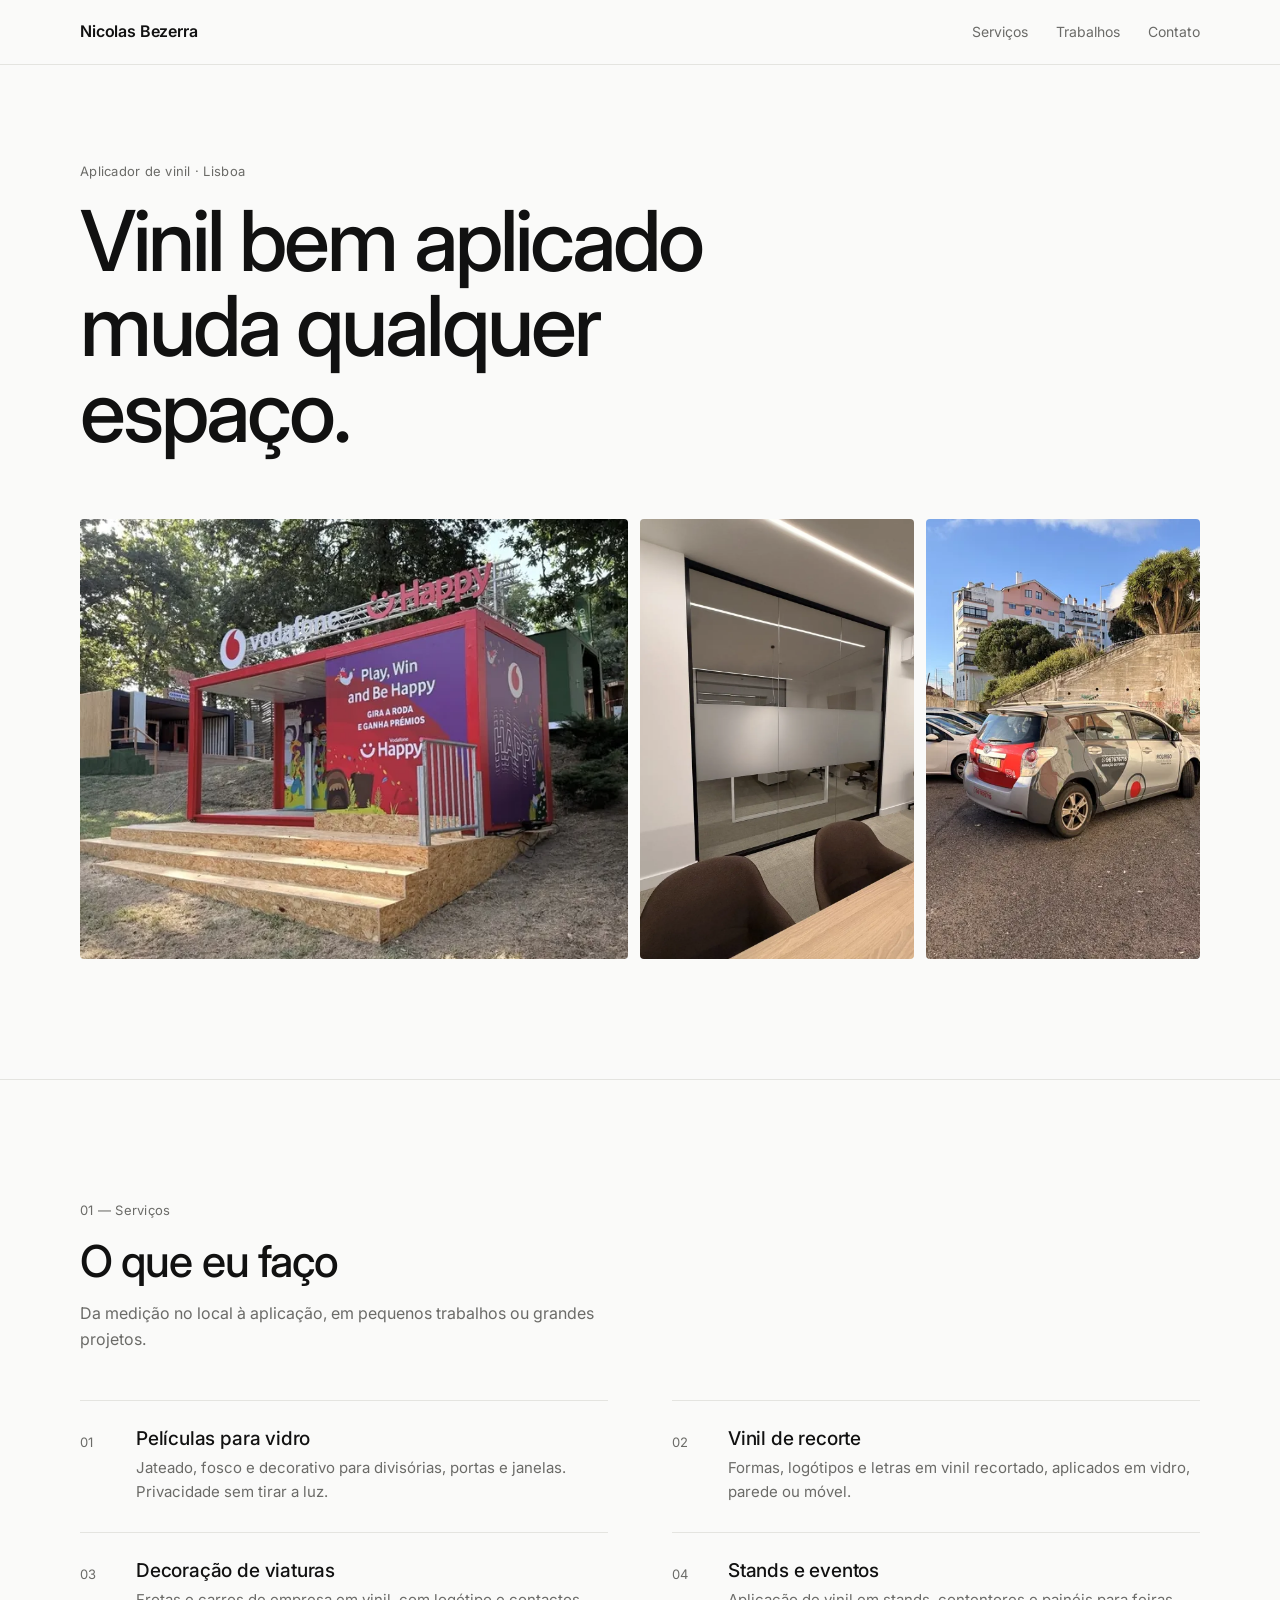
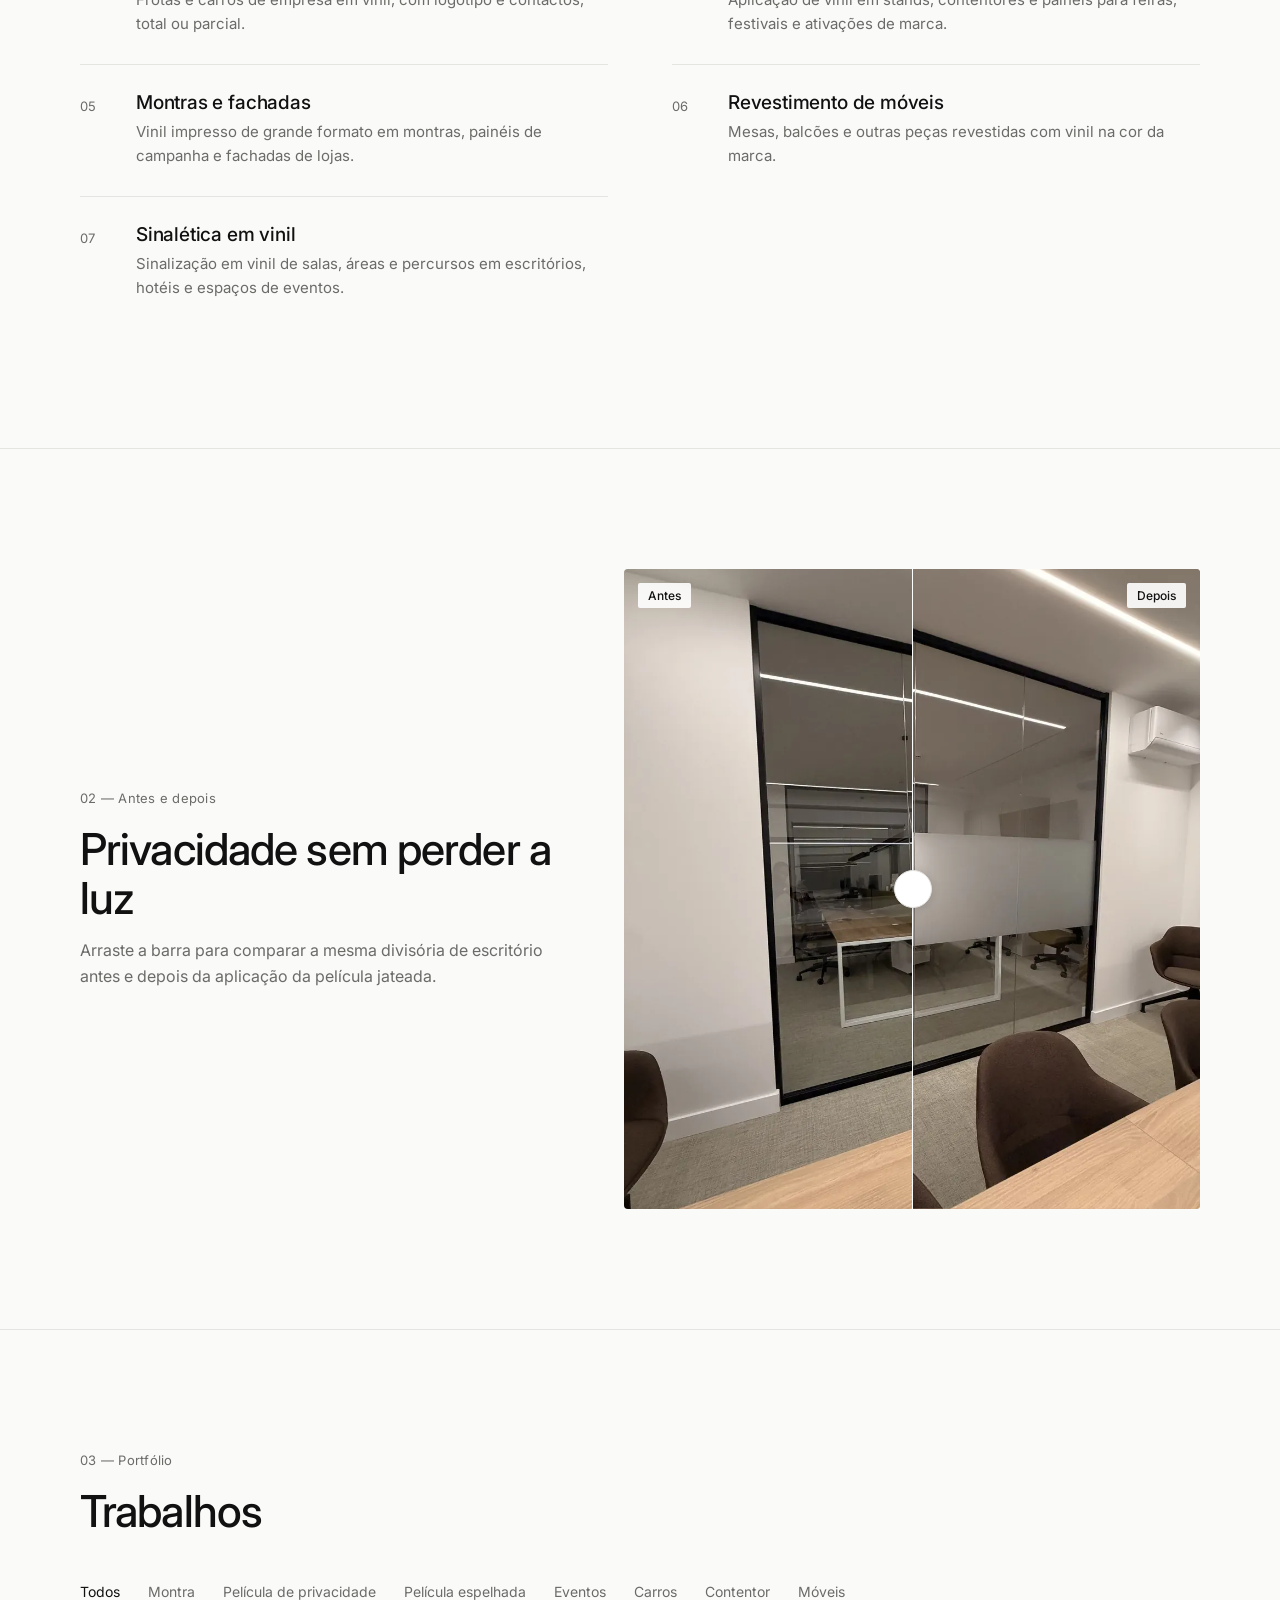
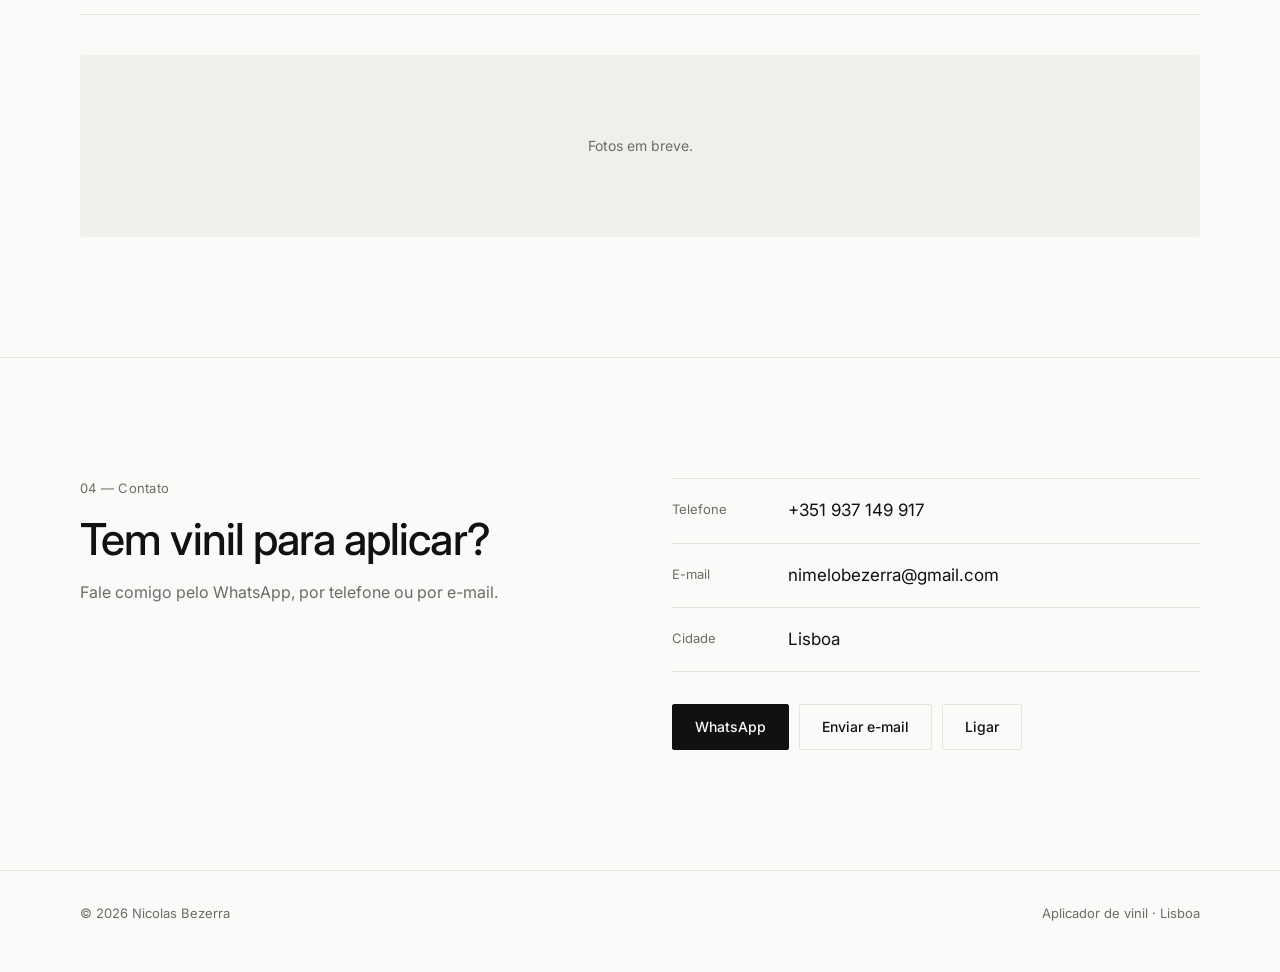
==== portfolio/index.html @ dfa3c076 "Portfólio: design minimalista e profissional Co-Authored-By: Claude Opus 5.5 <noreply@anthropic.com>" ====
<!doctype html>
<html lang="pt-BR">
<head>
  <meta charset="utf-8">
  <meta name="viewport" content="width=device-width, initial-scale=1">
  <title>Nicolas Bezerra | Aplicador de Vinil</title>
  <meta name="description" content="Aplicador de vinil em Lisboa: películas para vidro, vinil de recorte, decoração de viaturas, montras, stands e móveis.">
  <meta name="theme-color" content="#fafaf9">
  <link rel="preconnect" href="https://fonts.googleapis.com">
  <link rel="preconnect" href="https://fonts.gstatic.com" crossorigin>
  <link href="https://fonts.googleapis.com/css2?family=Inter:wght@400;500;600&display=swap" rel="stylesheet">
  <link rel="stylesheet" href="portfolio.css?v=202611262249">
  <script src="portfolio.js?v=202611262249" defer></script>
</head>
<body>

  <header class="topo">
    <div class="wrap topo-linha">
      <a class="marca" href="#inicio" data-campo="nome">Nicolas Bezerra</a>
      <nav class="menu" aria-label="Seções">
        <a href="#servicos">Serviços</a>
        <a href="#trabalhos">Trabalhos</a>
        <a href="#contato">Contato</a>
      </nav>
    </div>
  </header>

  <main id="inicio">

    <section class="hero">
      <div class="wrap">
        <p class="rotulo-secao">Aplicador de vinil · Lisboa</p>
        <h1>Vinil bem aplicado muda qualquer espaço.</h1>
        <div class="hero-fotos" aria-hidden="true">
          <img src="fotos/stand-p.webp" alt="">
          <img src="fotos/escritorio-depois.webp" alt="">
          <img src="fotos/carro-1-p.webp" alt="">
        </div>
      </div>
    </section>

    <section id="servicos" class="secao">
      <div class="wrap">
        <header class="secao-topo">
          <p class="rotulo-secao">01 — Serviços</p>
          <h2>O que eu faço</h2>
          <p>Da medição no local à aplicação, em pequenos trabalhos ou grandes projetos.</p>
        </header>

        <ol class="servicos">
          <li>
            <h3>Películas para vidro</h3>
            <p>Jateado, fosco e decorativo para divisórias, portas e janelas. Privacidade sem tirar a luz.</p>
          </li>
          <li>
            <h3>Vinil de recorte</h3>
            <p>Formas, logótipos e letras em vinil recortado, aplicados em vidro, parede ou móvel.</p>
          </li>
          <li>
            <h3>Decoração de viaturas</h3>
            <p>Frotas e carros de empresa em vinil, com logótipo e contactos, total ou parcial.</p>
          </li>
          <li>
            <h3>Stands e eventos</h3>
            <p>Aplicação de vinil em stands, contentores e painéis para feiras, festivais e ativações de marca.</p>
          </li>
          <li>
            <h3>Montras e fachadas</h3>
            <p>Vinil impresso de grande formato em montras, painéis de campanha e fachadas de lojas.</p>
          </li>
          <li>
            <h3>Revestimento de móveis</h3>
            <p>Mesas, balcões e outras peças revestidas com vinil na cor da marca.</p>
          </li>
          <li>
            <h3>Sinalética em vinil</h3>
            <p>Sinalização em vinil de salas, áreas e percursos em escritórios, hotéis e espaços de eventos.</p>
          </li>
        </ol>
      </div>
    </section>

    <section class="secao">
      <div class="wrap antes-grade">
        <header class="secao-topo">
          <p class="rotulo-secao">02 — Antes e depois</p>
          <h2>Privacidade sem perder a luz</h2>
          <p>Arraste a barra para comparar a mesma divisória de escritório antes e depois da aplicação da película jateada.</p>
        </header>
        <div class="comparar">
          <img src="fotos/escritorio-antes.webp" alt="Divisória de vidro antes, totalmente transparente">
          <img class="depois" src="fotos/escritorio-depois.webp" alt="A mesma divisória depois, com faixa jateada">
          <span class="etiqueta e-antes">Antes</span><span class="etiqueta e-depois">Depois</span>
          <span class="divisor" aria-hidden="true"></span>
          <input type="range" min="0" max="100" value="50" aria-label="Comparar antes e depois">
        </div>
      </div>
    </section>

    <section id="trabalhos" class="secao">
      <div class="wrap">
        <header class="secao-topo">
          <p class="rotulo-secao">03 — Portfólio</p>
          <h2>Trabalhos</h2>
        </header>

        <div class="filtros" role="group" aria-label="Filtrar trabalhos">
          <button type="button" class="filtro ativo" data-filtro="todos" aria-pressed="true">Todos</button>
          <button type="button" class="filtro" data-filtro="montra" aria-pressed="false">Montra</button>
          <button type="button" class="filtro" data-filtro="privacidade" aria-pressed="false">Película de privacidade</button>
          <button type="button" class="filtro" data-filtro="espelhada" aria-pressed="false">Película espelhada</button>
          <button type="button" class="filtro" data-filtro="eventos" aria-pressed="false">Eventos</button>
          <button type="button" class="filtro" data-filtro="carros" aria-pressed="false">Carros</button>
          <button type="button" class="filtro" data-filtro="contentor" aria-pressed="false">Contentor</button>
          <button type="button" class="filtro" data-filtro="moveis" aria-pressed="false">Móveis</button>
        </div>

        <!-- Para adicionar uma foto: copie esta linha para dentro da lista e troque o nome e a categoria
        <li data-cat="montra"><button type="button" data-foto="NOME" data-legenda="Legenda"><img src="fotos/NOME-p.webp" alt="Descrição" loading="lazy"><span>Título</span></button></li>
        -->
        <ul class="galeria"></ul>
        <p class="vazio">Fotos em breve.</p>
      </div>
    </section>

    <section id="contato" class="secao">
      <div class="wrap contato-grade">
        <header class="secao-topo">
          <p class="rotulo-secao">04 — Contato</p>
          <h2>Tem vinil para aplicar?</h2>
          <p>Fale comigo pelo WhatsApp, por telefone ou por e-mail.</p>
        </header>
        <div>
          <dl class="dados-contato">
            <div><dt>Telefone</dt><dd><a href="tel:+351937149917">+351 937 149 917</a></dd></div>
            <div><dt>E-mail</dt><dd><a href="mailto:nimelobezerra@gmail.com">nimelobezerra@gmail.com</a></dd></div>
            <div><dt>Cidade</dt><dd>Lisboa</dd></div>
          </dl>
          <div class="contato-acoes">
            <a class="botao" data-link="whatsapp" href="#">WhatsApp</a>
            <a class="botao botao-linha" data-link="email" href="#">Enviar e-mail</a>
            <a class="botao botao-linha" href="tel:+351937149917">Ligar</a>
          </div>
        </div>
      </div>
    </section>

  </main>

  <footer class="rodape">
    <div class="wrap rodape-linha">
      <span>© <span id="ano">2026</span> <span data-campo="nome">Nicolas Bezerra</span></span>
      <span>Aplicador de vinil · Lisboa</span>
    </div>
  </footer>

  <dialog class="caixa-foto" aria-label="Foto ampliada">
    <button type="button" class="fechar" aria-label="Fechar">×</button>
    <button type="button" class="nav ant" aria-label="Foto anterior">‹</button>
    <figure>
      <img src="" alt="">
      <figcaption></figcaption>
    </figure>
    <button type="button" class="nav prox" aria-label="Próxima foto">›</button>
  </dialog>
</body>
</html>
---- portfolio/portfolio.css ----
:root {
  --fundo: #fafaf9;
  --texto: #111111;
  --suave: #6b6b68;
  --linha: #e4e4e0;
  --cinza: #efefec;
  --fonte: "Inter", system-ui, -apple-system, sans-serif;
}

* { box-sizing: border-box; }
html { scroll-behavior: smooth; }
body {
  margin: 0; background: var(--fundo); color: var(--texto);
  font: 400 16px/1.6 var(--fonte); -webkit-font-smoothing: antialiased;
}
h1, h2, h3 { margin: 0; font-weight: 500; letter-spacing: -0.02em; line-height: 1.1; }
a { color: inherit; }
img { display: block; max-width: 100%; }
.wrap { width: min(1120px, 100% - 40px); margin-inline: auto; }

/* Topo */
.topo {
  position: sticky; top: 0; z-index: 10;
  background: color-mix(in srgb, var(--fundo) 90%, transparent);
  backdrop-filter: blur(12px); border-bottom: 1px solid var(--linha);
}
.topo-linha { display: flex; align-items: center; justify-content: space-between; height: 64px; gap: 16px; }
.marca { font-weight: 600; font-size: 16px; letter-spacing: -0.01em; text-decoration: none; }
.menu { display: flex; gap: 28px; font-size: 14px; }
.menu a { text-decoration: none; color: var(--suave); transition: color .2s; }
.menu a:hover { color: var(--texto); }

/* Rótulos e títulos */
.rotulo-secao { margin: 0 0 16px; font-size: 13px; color: var(--suave); letter-spacing: 0.02em; }
.secao-topo { max-width: 560px; margin-bottom: 48px; }
.secao-topo h2 { font-size: clamp(30px, 4vw, 44px); }
.secao-topo p:not(.rotulo-secao) { margin: 16px 0 0; color: var(--suave); }

/* Hero */
.hero { padding: 96px 0 0; }
.hero h1 { font-size: clamp(40px, 7vw, 84px); max-width: 14ch; letter-spacing: -0.035em; line-height: 1.02; }
.hero-fotos { display: grid; grid-template-columns: 2fr 1fr 1fr; gap: 12px; margin-top: 64px; }
.hero-fotos img { width: 100%; height: clamp(280px, 36vw, 440px); object-fit: cover; border-radius: 4px; background: var(--cinza); }

/* Secções */
.secao { padding: 120px 0; border-bottom: 1px solid var(--linha); scroll-margin-top: 64px; }
.hero + .secao { margin-top: 120px; border-top: 1px solid var(--linha); }

/* Serviços */
.servicos {
  list-style: none; padding: 0; margin: 0; counter-reset: s;
  display: grid; grid-template-columns: repeat(2, 1fr); column-gap: 64px;
}
.servicos li {
  counter-increment: s; display: grid; grid-template-columns: 40px 1fr; column-gap: 16px; row-gap: 6px;
  padding: 28px 0; border-top: 1px solid var(--linha);
}
.servicos li::before { content: counter(s, decimal-leading-zero); grid-row: span 2; font-size: 13px; color: var(--suave); padding-top: 3px; }
.servicos h3 { font-size: 19px; letter-spacing: -0.01em; }
.servicos p { margin: 0; color: var(--suave); font-size: 15px; }

/* Antes e depois */
.antes-grade { display: grid; grid-template-columns: 1fr 1.2fr; gap: 64px; align-items: center; }
.antes-grade .secao-topo { margin-bottom: 0; }
.comparar { --pos: 50%; position: relative; aspect-ratio: 3 / 4; max-height: 640px; width: 100%; border-radius: 4px; overflow: hidden; background: var(--cinza); }
.comparar img { position: absolute; inset: 0; width: 100%; height: 100%; object-fit: cover; }
.comparar .depois { clip-path: inset(0 0 0 var(--pos)); }
.divisor { position: absolute; top: 0; bottom: 0; left: var(--pos); width: 1px; background: #fff; pointer-events: none; }
.divisor::after {
  content: ""; position: absolute; top: 50%; left: 50%; translate: -50% -50%;
  width: 36px; height: 36px; border-radius: 50%; background: #fff; border: 1px solid var(--linha);
  box-shadow: 0 2px 10px rgba(0, 0, 0, .15);
}
.comparar input { position: absolute; inset: 0; width: 100%; height: 100%; margin: 0; opacity: 0; cursor: ew-resize; }
.comparar:focus-within { outline: 2px solid var(--texto); outline-offset: 4px; }
.etiqueta { position: absolute; top: 14px; padding: 3px 10px; font-size: 12px; font-weight: 500; background: rgba(255, 255, 255, .9); color: var(--texto); border-radius: 2px; pointer-events: none; }
.e-antes { left: 14px; }
.e-depois { right: 14px; }

/* Trabalhos */
.filtros { display: flex; gap: 28px; margin-bottom: 40px; overflow-x: auto; scrollbar-width: none; border-bottom: 1px solid var(--linha); }
.filtros::-webkit-scrollbar { display: none; }
.filtro {
  flex: none; font: 400 14px var(--fonte); padding: 0 0 14px; cursor: pointer; background: none;
  border: 0; border-bottom: 1px solid transparent; margin-bottom: -1px; color: var(--suave); transition: color .2s;
}
.filtro:hover { color: var(--texto); }
.filtro.ativo { color: var(--texto); border-bottom-color: var(--texto); }
.galeria { list-style: none; padding: 0; margin: 0; display: grid; grid-template-columns: repeat(auto-fill, minmax(240px, 1fr)); gap: 32px 16px; }
.galeria li[hidden], .vazio[hidden] { display: none; }
.galeria:empty { display: none; }
.galeria button { display: block; width: 100%; padding: 0; border: 0; background: none; cursor: zoom-in; text-align: left; color: inherit; }
.galeria img { width: 100%; aspect-ratio: 4 / 5; object-fit: cover; border-radius: 4px; background: var(--cinza); transition: opacity .2s; }
.galeria button:hover img { opacity: .85; }
.galeria span { display: block; margin-top: 12px; font-size: 14px; }
.vazio { margin: 0; padding: 80px 16px; text-align: center; color: var(--suave); font-size: 14px; background: var(--cinza); border-radius: 4px; }

/* Foto ampliada */
.caixa-foto { width: 100vw; height: 100dvh; max-width: none; max-height: none; margin: 0; padding: 0; border: 0; background: rgba(250, 250, 249, .98); color: var(--texto); }
.caixa-foto[open] { display: grid; grid-template-columns: 56px 1fr 56px; align-items: center; }
.caixa-foto::backdrop { background: rgba(250, 250, 249, .8); }
.caixa-foto figure { margin: 0; display: grid; justify-items: center; gap: 14px; min-width: 0; }
.caixa-foto img { max-width: 100%; max-height: calc(100dvh - 110px); object-fit: contain; }
.caixa-foto figcaption { font-size: 14px; color: var(--suave); text-align: center; padding: 0 8px; }
.caixa-foto button { background: none; border: 0; color: var(--texto); cursor: pointer; font: 300 40px/1 var(--fonte); height: 56px; }
.caixa-foto .fechar { position: absolute; top: 8px; right: 12px; width: 48px; font-size: 34px; }

/* Contato */
.contato-grade { display: grid; grid-template-columns: 1fr 1fr; gap: 64px; align-items: start; }
.contato-grade .secao-topo { margin-bottom: 0; }
.dados-contato { margin: 0; }
.dados-contato > div { display: grid; grid-template-columns: 100px 1fr; gap: 16px; padding: 18px 0; border-top: 1px solid var(--linha); }
.dados-contato > div:last-child { border-bottom: 1px solid var(--linha); }
.dados-contato dt { font-size: 13px; color: var(--suave); padding-top: 2px; }
.dados-contato dd { margin: 0; font-size: 17px; overflow-wrap: anywhere; }
.dados-contato a { text-decoration: none; }
.dados-contato a:hover { text-decoration: underline; text-underline-offset: 4px; }
.contato-acoes { display: flex; flex-wrap: wrap; gap: 10px; margin-top: 32px; }

/* Botões */
.botao {
  display: inline-flex; align-items: center; justify-content: center; min-height: 46px; padding: 0 22px;
  background: var(--texto); color: var(--fundo); border: 1px solid var(--texto); border-radius: 2px;
  font-size: 14px; font-weight: 500; text-decoration: none; white-space: nowrap; transition: opacity .2s, background .2s, color .2s;
}
.botao:hover { opacity: .85; }
.botao-linha { background: transparent; color: var(--texto); border-color: var(--linha); }
.botao-linha:hover { opacity: 1; border-color: var(--texto); }
.botao:focus-visible, .filtro:focus-visible, .galeria button:focus-visible, .menu a:focus-visible { outline: 2px solid var(--texto); outline-offset: 3px; }

/* Rodapé */
.rodape { padding: 32px 0 48px; font-size: 13px; color: var(--suave); }
.rodape-linha { display: flex; justify-content: space-between; gap: 16px; flex-wrap: wrap; }

/* Celular */
@media (max-width: 860px) {
  .hero { padding-top: 56px; }
  .hero-fotos { margin-top: 40px; grid-template-columns: 1fr 1fr; gap: 8px; }
  .hero-fotos img { height: auto; aspect-ratio: 3 / 4; }
  .hero-fotos img:first-child { grid-column: span 2; aspect-ratio: 4 / 3; }
  .secao { padding: 72px 0; }
  .hero + .secao { margin-top: 72px; }
  .secao-topo { margin-bottom: 32px; }
  .servicos { grid-template-columns: 1fr; }
  .antes-grade, .contato-grade { grid-template-columns: 1fr; gap: 32px; }
}
@media (max-width: 560px) {
  .wrap { width: calc(100% - 32px); }
  .menu { gap: 18px; }
  .galeria { grid-template-columns: 1fr 1fr; gap: 24px 10px; }
  .caixa-foto[open] { grid-template-columns: 40px 1fr 40px; }
  .contato-acoes .botao { flex: 1 1 100%; }
  .dados-contato > div { grid-template-columns: 80px 1fr; }
}
@media (prefers-reduced-motion: reduce) {
  html { scroll-behavior: auto; }
  *, *::after { transition: none !important; }
}
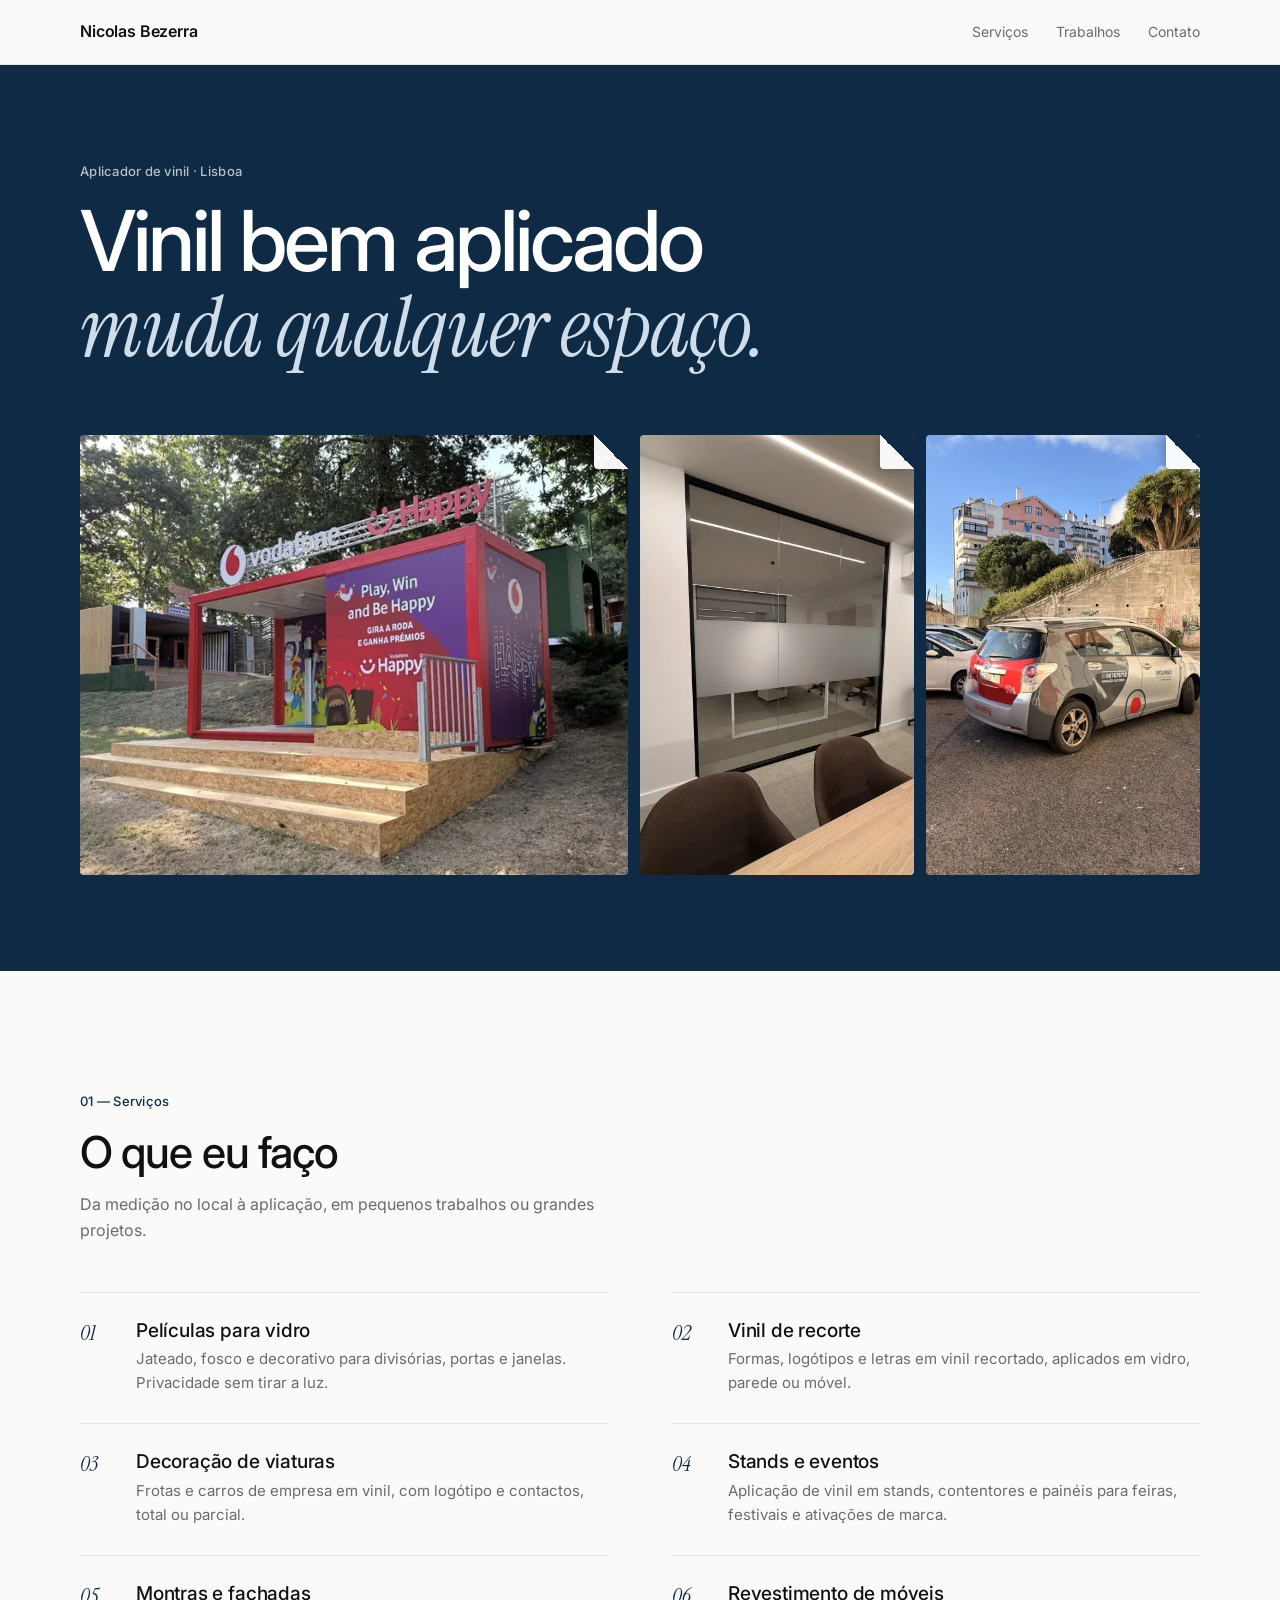
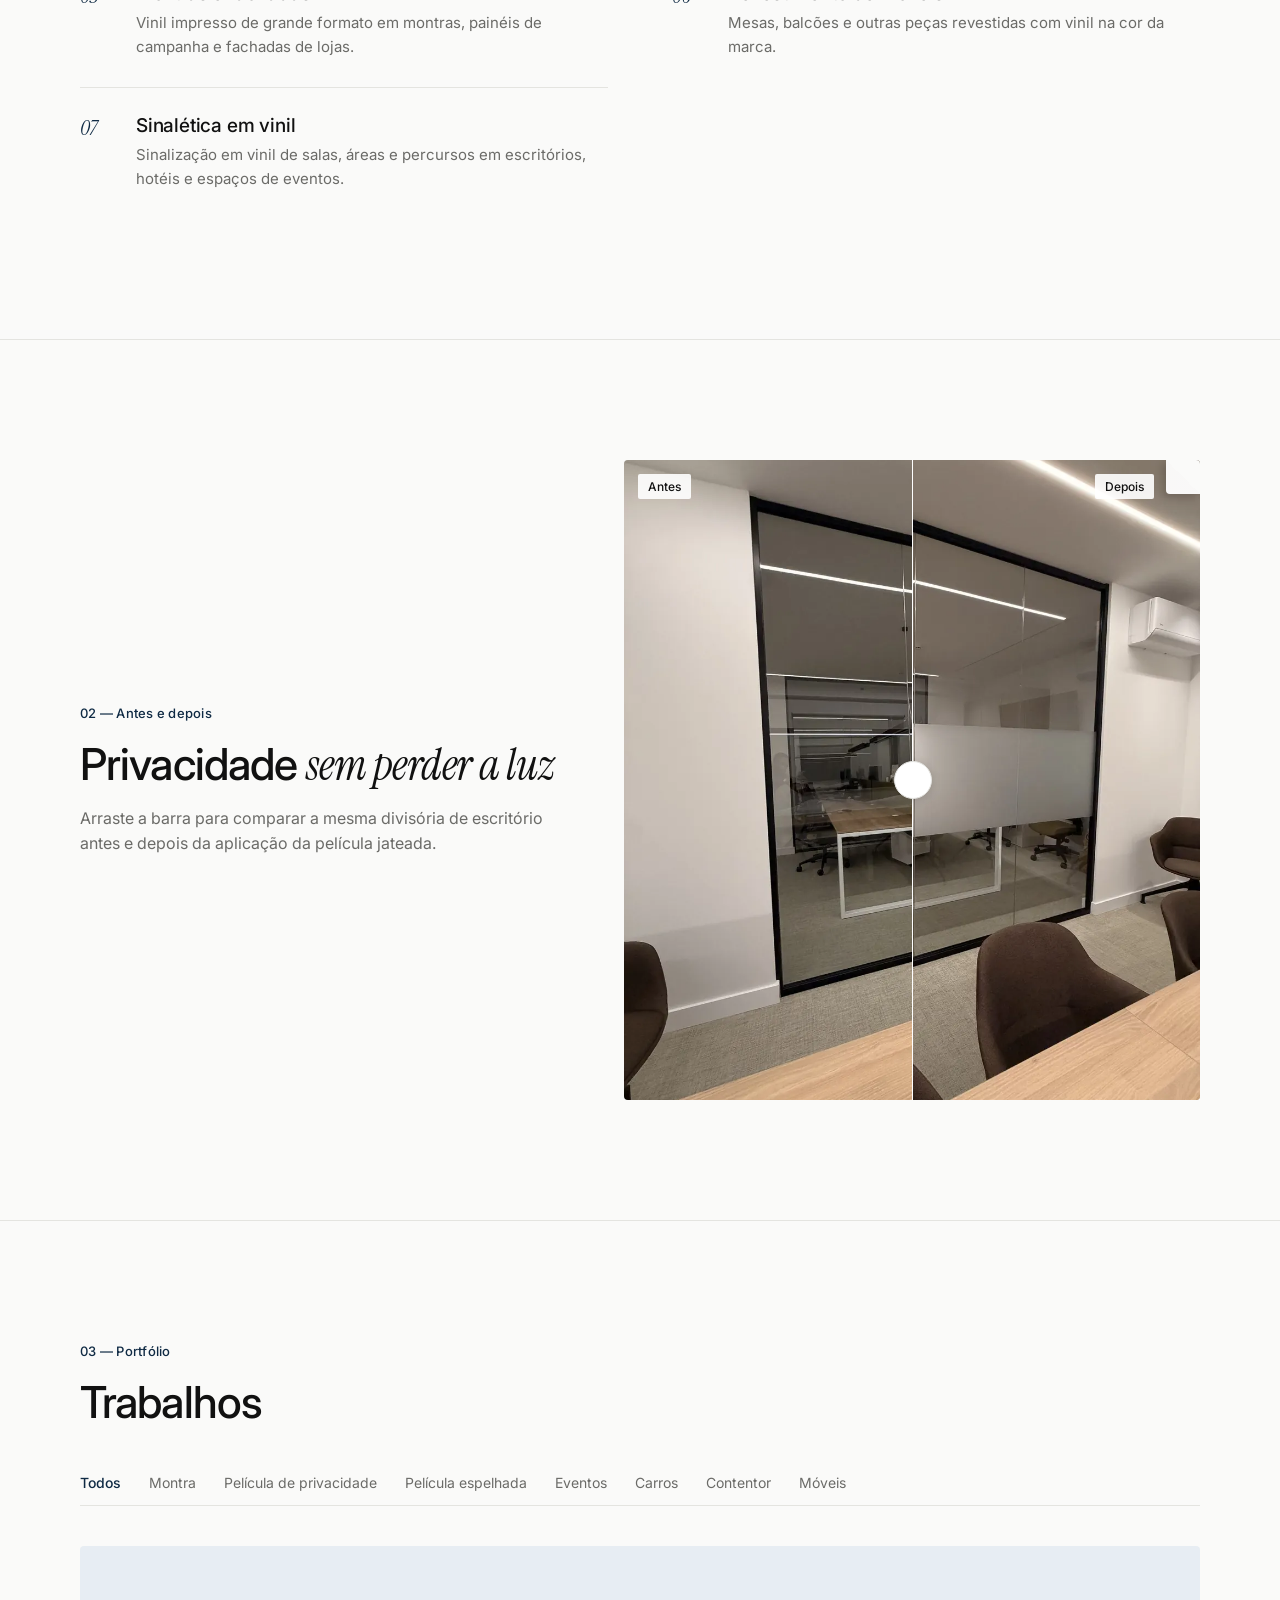
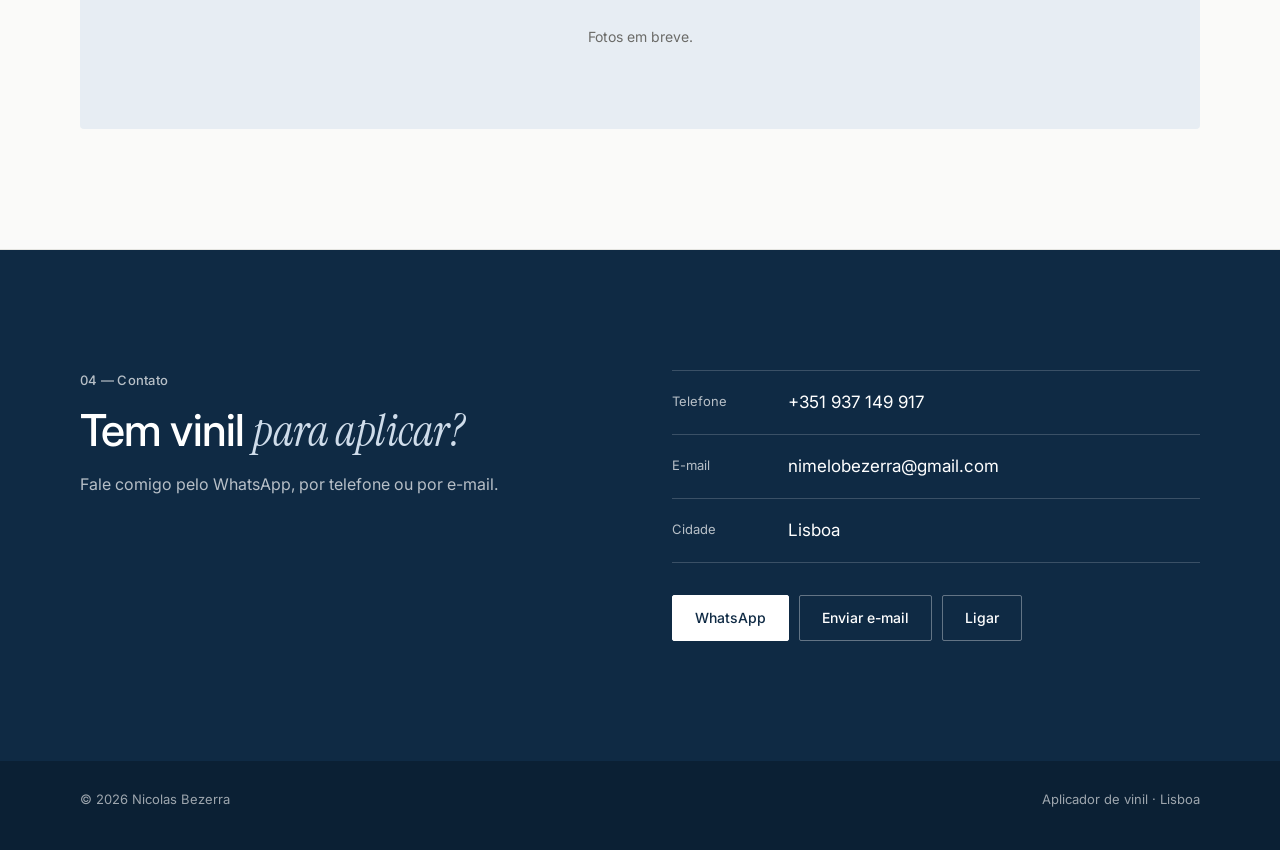
==== commit 6fe5cb2a: "Portfólio: azul-marinho, títulos em itálico e canto de vinil nas fotos Co-Authored-By: Claude Opus 5" ====
--- a/portfolio/index.html
+++ b/portfolio/index.html
@@ -5,12 +5,12 @@
   <meta name="viewport" content="width=device-width, initial-scale=1">
   <title>Nicolas Bezerra | Aplicador de Vinil</title>
   <meta name="description" content="Aplicador de vinil em Lisboa: películas para vidro, vinil de recorte, decoração de viaturas, montras, stands e móveis.">
-  <meta name="theme-color" content="#fafaf9">
+  <meta name="theme-color" content="#0f2a44">
   <link rel="preconnect" href="https://fonts.googleapis.com">
   <link rel="preconnect" href="https://fonts.gstatic.com" crossorigin>
-  <link href="https://fonts.googleapis.com/css2?family=Inter:wght@400;500;600&display=swap" rel="stylesheet">
-  <link rel="stylesheet" href="portfolio.css?v=202611262249">
-  <script src="portfolio.js?v=202611262249" defer></script>
+  <link href="https://fonts.googleapis.com/css2?family=Inter:wght@400;500;600&family=Instrument+Serif:ital@0;1&display=swap" rel="stylesheet">
+  <link rel="stylesheet" href="portfolio.css?v=202611270727">
+  <script src="portfolio.js?v=202611270727" defer></script>
 </head>
 <body>
 
@@ -30,11 +30,11 @@
     <section class="hero">
       <div class="wrap">
         <p class="rotulo-secao">Aplicador de vinil · Lisboa</p>
-        <h1>Vinil bem aplicado muda qualquer espaço.</h1>
+        <h1>Vinil bem aplicado <em>muda qualquer espaço.</em></h1>
         <div class="hero-fotos" aria-hidden="true">
-          <img src="fotos/stand-p.webp" alt="">
-          <img src="fotos/escritorio-depois.webp" alt="">
-          <img src="fotos/carro-1-p.webp" alt="">
+          <span class="foto"><img src="fotos/stand-p.webp" alt=""></span>
+          <span class="foto"><img src="fotos/escritorio-depois.webp" alt=""></span>
+          <span class="foto"><img src="fotos/carro-1-p.webp" alt=""></span>
         </div>
       </div>
     </section>
@@ -84,7 +84,7 @@
       <div class="wrap antes-grade">
         <header class="secao-topo">
           <p class="rotulo-secao">02 — Antes e depois</p>
-          <h2>Privacidade sem perder a luz</h2>
+          <h2>Privacidade <em>sem perder a luz</em></h2>
           <p>Arraste a barra para comparar a mesma divisória de escritório antes e depois da aplicação da película jateada.</p>
         </header>
         <div class="comparar">
@@ -123,11 +123,11 @@
       </div>
     </section>
 
-    <section id="contato" class="secao">
+    <section id="contato" class="secao secao-marca">
       <div class="wrap contato-grade">
         <header class="secao-topo">
           <p class="rotulo-secao">04 — Contato</p>
-          <h2>Tem vinil para aplicar?</h2>
+          <h2>Tem vinil <em>para aplicar?</em></h2>
           <p>Fale comigo pelo WhatsApp, por telefone ou por e-mail.</p>
         </header>
         <div>
--- a/portfolio/portfolio.css
+++ b/portfolio/portfolio.css
@@ -4,6 +4,9 @@
   --suave: #6b6b68;
   --linha: #e4e4e0;
   --cinza: #efefec;
+  --marca: #0f2a44;
+  --marca-claro: #e7edf3;
+  --serif: "Instrument Serif", Georgia, serif;
   --fonte: "Inter", system-ui, -apple-system, sans-serif;
 }
 
@@ -14,6 +17,7 @@
   font: 400 16px/1.6 var(--fonte); -webkit-font-smoothing: antialiased;
 }
 h1, h2, h3 { margin: 0; font-weight: 500; letter-spacing: -0.02em; line-height: 1.1; }
+h1 em, h2 em { font-family: var(--serif); font-style: italic; font-weight: 400; letter-spacing: -0.01em; }
 a { color: inherit; }
 img { display: block; max-width: 100%; }
 .wrap { width: min(1120px, 100% - 40px); margin-inline: auto; }
@@ -31,20 +35,30 @@
 .menu a:hover { color: var(--texto); }
 
 /* Rótulos e títulos */
-.rotulo-secao { margin: 0 0 16px; font-size: 13px; color: var(--suave); letter-spacing: 0.02em; }
+.rotulo-secao { margin: 0 0 16px; font-size: 13px; font-weight: 500; color: var(--marca); letter-spacing: 0.02em; }
 .secao-topo { max-width: 560px; margin-bottom: 48px; }
 .secao-topo h2 { font-size: clamp(30px, 4vw, 44px); }
 .secao-topo p:not(.rotulo-secao) { margin: 16px 0 0; color: var(--suave); }
 
 /* Hero */
-.hero { padding: 96px 0 0; }
+.hero { padding: 96px 0 96px; background: var(--marca); color: #fff; }
+.hero .rotulo-secao { color: rgba(255, 255, 255, .7); }
+.hero h1 em { color: #cfdcea; }
 .hero h1 { font-size: clamp(40px, 7vw, 84px); max-width: 14ch; letter-spacing: -0.035em; line-height: 1.02; }
 .hero-fotos { display: grid; grid-template-columns: 2fr 1fr 1fr; gap: 12px; margin-top: 64px; }
-.hero-fotos img { width: 100%; height: clamp(280px, 36vw, 440px); object-fit: cover; border-radius: 4px; background: var(--cinza); }
+.foto { position: relative; display: block; border-radius: 4px; overflow: hidden; }
+.hero-fotos img { width: 100%; height: clamp(280px, 36vw, 440px); object-fit: cover; background: rgba(255, 255, 255, .08); }
+/* canto dobrado, como vinil a ser descolado */
+.foto::after, .comparar::after {
+  content: ""; position: absolute; top: 0; right: 0; width: 34px; height: 34px; pointer-events: none;
+  background: linear-gradient(225deg, var(--canto, var(--marca)) 50%, rgba(255, 255, 255, .95) 50%);
+  box-shadow: -3px 3px 8px rgba(0, 0, 0, .18); border-bottom-left-radius: 4px;
+}
+.comparar::after { --canto: var(--fundo); z-index: 2; }
 
 /* Secções */
 .secao { padding: 120px 0; border-bottom: 1px solid var(--linha); scroll-margin-top: 64px; }
-.hero + .secao { margin-top: 120px; border-top: 1px solid var(--linha); }
+
 
 /* Serviços */
 .servicos {
@@ -55,8 +69,11 @@
   counter-increment: s; display: grid; grid-template-columns: 40px 1fr; column-gap: 16px; row-gap: 6px;
   padding: 28px 0; border-top: 1px solid var(--linha);
 }
-.servicos li::before { content: counter(s, decimal-leading-zero); grid-row: span 2; font-size: 13px; color: var(--suave); padding-top: 3px; }
-.servicos h3 { font-size: 19px; letter-spacing: -0.01em; }
+.servicos li::before { content: counter(s, decimal-leading-zero); grid-row: span 2; font-family: var(--serif); font-style: italic; font-size: 22px; line-height: 1; color: var(--marca); padding-top: 1px; }
+.servicos h3 { font-size: 19px; letter-spacing: -0.01em; transition: color .2s; }
+.servicos li { transition: border-color .2s; }
+.servicos li:hover { border-top-color: var(--marca); }
+.servicos li:hover h3 { color: var(--marca); }
 .servicos p { margin: 0; color: var(--suave); font-size: 15px; }
 
 /* Antes e depois */
@@ -75,7 +92,7 @@
 .comparar:focus-within { outline: 2px solid var(--texto); outline-offset: 4px; }
 .etiqueta { position: absolute; top: 14px; padding: 3px 10px; font-size: 12px; font-weight: 500; background: rgba(255, 255, 255, .9); color: var(--texto); border-radius: 2px; pointer-events: none; }
 .e-antes { left: 14px; }
-.e-depois { right: 14px; }
+.e-depois { right: 46px; }
 
 /* Trabalhos */
 .filtros { display: flex; gap: 28px; margin-bottom: 40px; overflow-x: auto; scrollbar-width: none; border-bottom: 1px solid var(--linha); }
@@ -85,7 +102,7 @@
   border: 0; border-bottom: 1px solid transparent; margin-bottom: -1px; color: var(--suave); transition: color .2s;
 }
 .filtro:hover { color: var(--texto); }
-.filtro.ativo { color: var(--texto); border-bottom-color: var(--texto); }
+.filtro.ativo { color: var(--marca); border-bottom-color: var(--marca); font-weight: 500; }
 .galeria { list-style: none; padding: 0; margin: 0; display: grid; grid-template-columns: repeat(auto-fill, minmax(240px, 1fr)); gap: 32px 16px; }
 .galeria li[hidden], .vazio[hidden] { display: none; }
 .galeria:empty { display: none; }
@@ -93,7 +110,7 @@
 .galeria img { width: 100%; aspect-ratio: 4 / 5; object-fit: cover; border-radius: 4px; background: var(--cinza); transition: opacity .2s; }
 .galeria button:hover img { opacity: .85; }
 .galeria span { display: block; margin-top: 12px; font-size: 14px; }
-.vazio { margin: 0; padding: 80px 16px; text-align: center; color: var(--suave); font-size: 14px; background: var(--cinza); border-radius: 4px; }
+.vazio { margin: 0; padding: 80px 16px; text-align: center; color: var(--suave); font-size: 14px; background: var(--marca-claro); border-radius: 4px; }
 
 /* Foto ampliada */
 .caixa-foto { width: 100vw; height: 100dvh; max-width: none; max-height: none; margin: 0; padding: 0; border: 0; background: rgba(250, 250, 249, .98); color: var(--texto); }
@@ -117,29 +134,40 @@
 .dados-contato a:hover { text-decoration: underline; text-underline-offset: 4px; }
 .contato-acoes { display: flex; flex-wrap: wrap; gap: 10px; margin-top: 32px; }
 
+/* Contato em azul */
+.secao-marca { background: var(--marca); color: #fff; border-bottom: 0; }
+.secao-marca .rotulo-secao { color: rgba(255, 255, 255, .7); }
+.secao-marca .secao-topo p:not(.rotulo-secao), .secao-marca .dados-contato dt { color: rgba(255, 255, 255, .7); }
+.secao-marca h2 em { color: #cfdcea; }
+.secao-marca .dados-contato > div { border-color: rgba(255, 255, 255, .18); }
+.secao-marca .botao { background: #fff; color: var(--marca); border-color: #fff; }
+.secao-marca .botao-linha { background: transparent; color: #fff; border-color: rgba(255, 255, 255, .35); }
+.secao-marca .botao-linha:hover { border-color: #fff; }
+.secao-marca :focus-visible { outline-color: #fff !important; }
+
 /* Botões */
 .botao {
   display: inline-flex; align-items: center; justify-content: center; min-height: 46px; padding: 0 22px;
-  background: var(--texto); color: var(--fundo); border: 1px solid var(--texto); border-radius: 2px;
+  background: var(--marca); color: #fff; border: 1px solid var(--marca); border-radius: 2px;
   font-size: 14px; font-weight: 500; text-decoration: none; white-space: nowrap; transition: opacity .2s, background .2s, color .2s;
 }
-.botao:hover { opacity: .85; }
+.botao:hover { opacity: .88; }
 .botao-linha { background: transparent; color: var(--texto); border-color: var(--linha); }
 .botao-linha:hover { opacity: 1; border-color: var(--texto); }
 .botao:focus-visible, .filtro:focus-visible, .galeria button:focus-visible, .menu a:focus-visible { outline: 2px solid var(--texto); outline-offset: 3px; }
 
 /* Rodapé */
-.rodape { padding: 32px 0 48px; font-size: 13px; color: var(--suave); }
+.rodape { padding: 28px 0 40px; font-size: 13px; color: rgba(255, 255, 255, .6); background: #0b2034; }
 .rodape-linha { display: flex; justify-content: space-between; gap: 16px; flex-wrap: wrap; }
 
 /* Celular */
 @media (max-width: 860px) {
-  .hero { padding-top: 56px; }
+  .hero { padding: 56px 0 64px; }
   .hero-fotos { margin-top: 40px; grid-template-columns: 1fr 1fr; gap: 8px; }
   .hero-fotos img { height: auto; aspect-ratio: 3 / 4; }
-  .hero-fotos img:first-child { grid-column: span 2; aspect-ratio: 4 / 3; }
+  .hero-fotos .foto:first-child { grid-column: span 2; }
+  .hero-fotos .foto:first-child img { aspect-ratio: 4 / 3; }
   .secao { padding: 72px 0; }
-  .hero + .secao { margin-top: 72px; }
   .secao-topo { margin-bottom: 32px; }
   .servicos { grid-template-columns: 1fr; }
   .antes-grade, .contato-grade { grid-template-columns: 1fr; gap: 32px; }
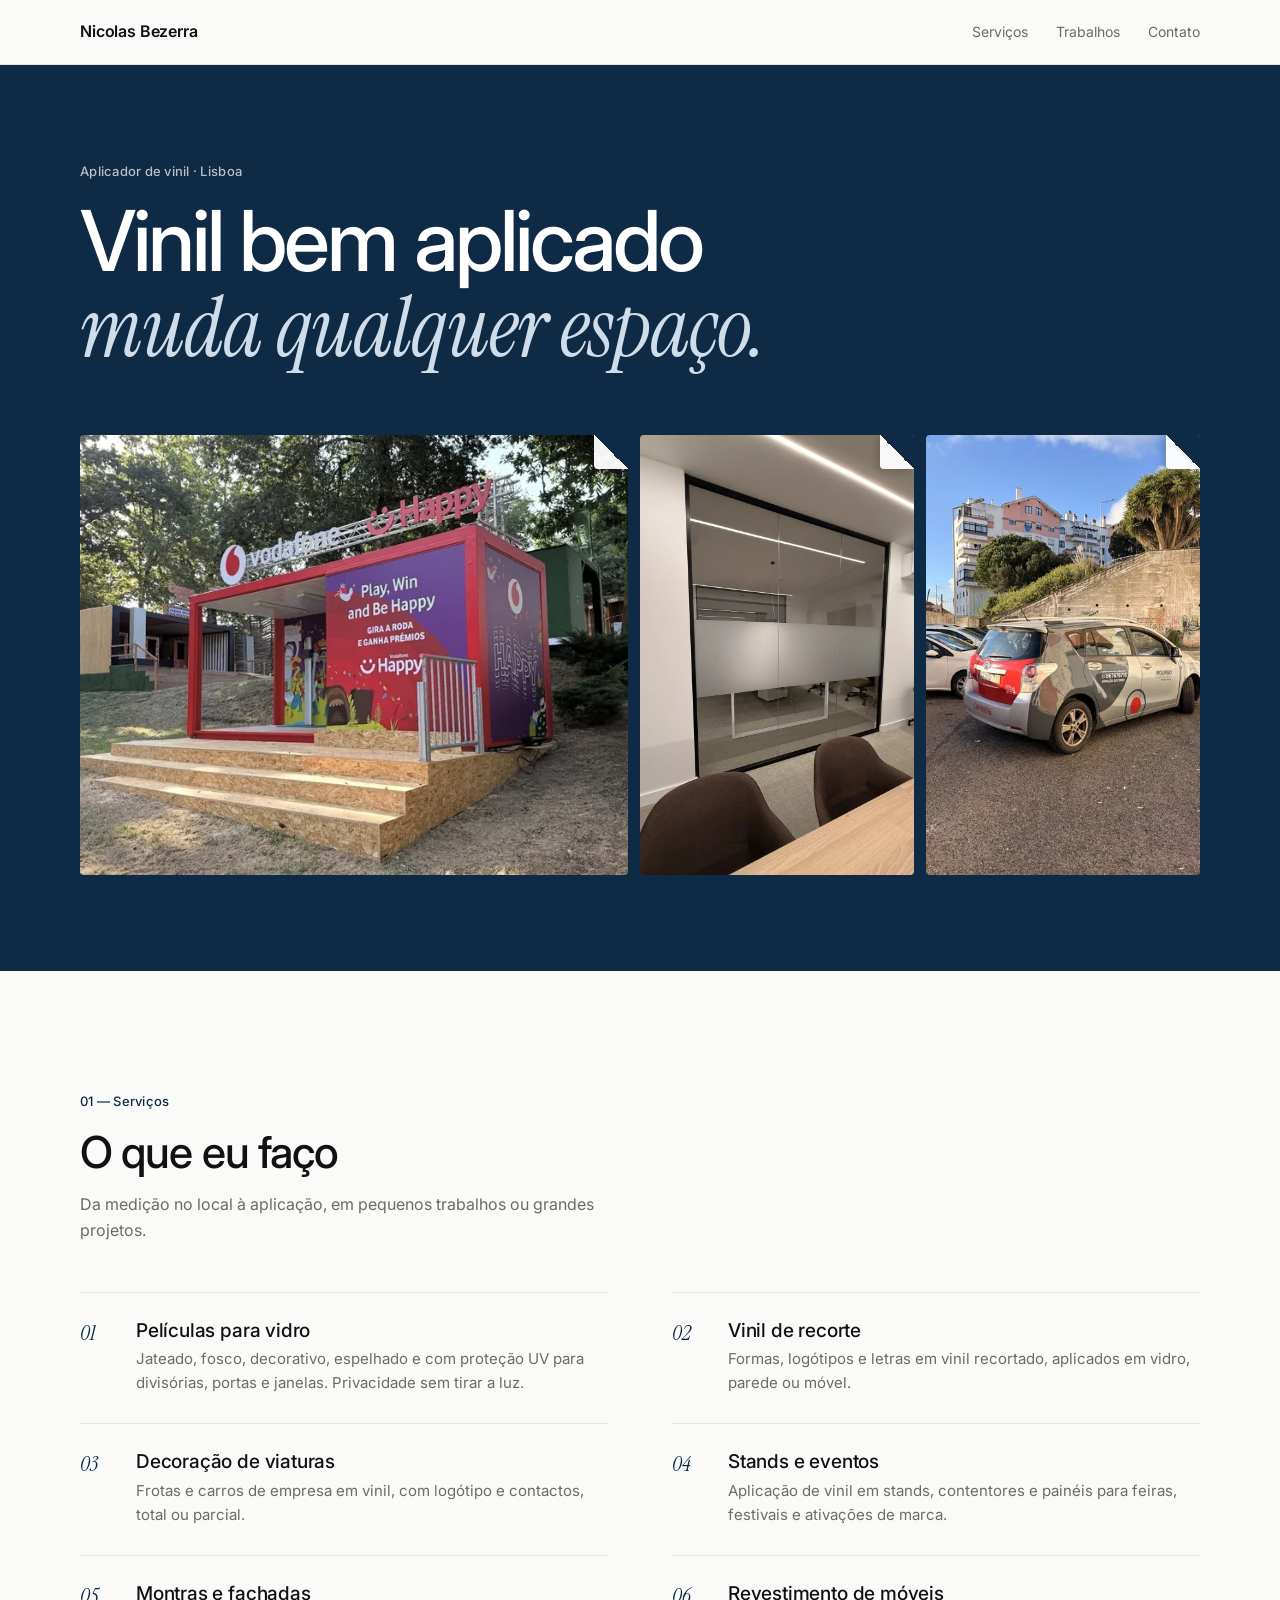
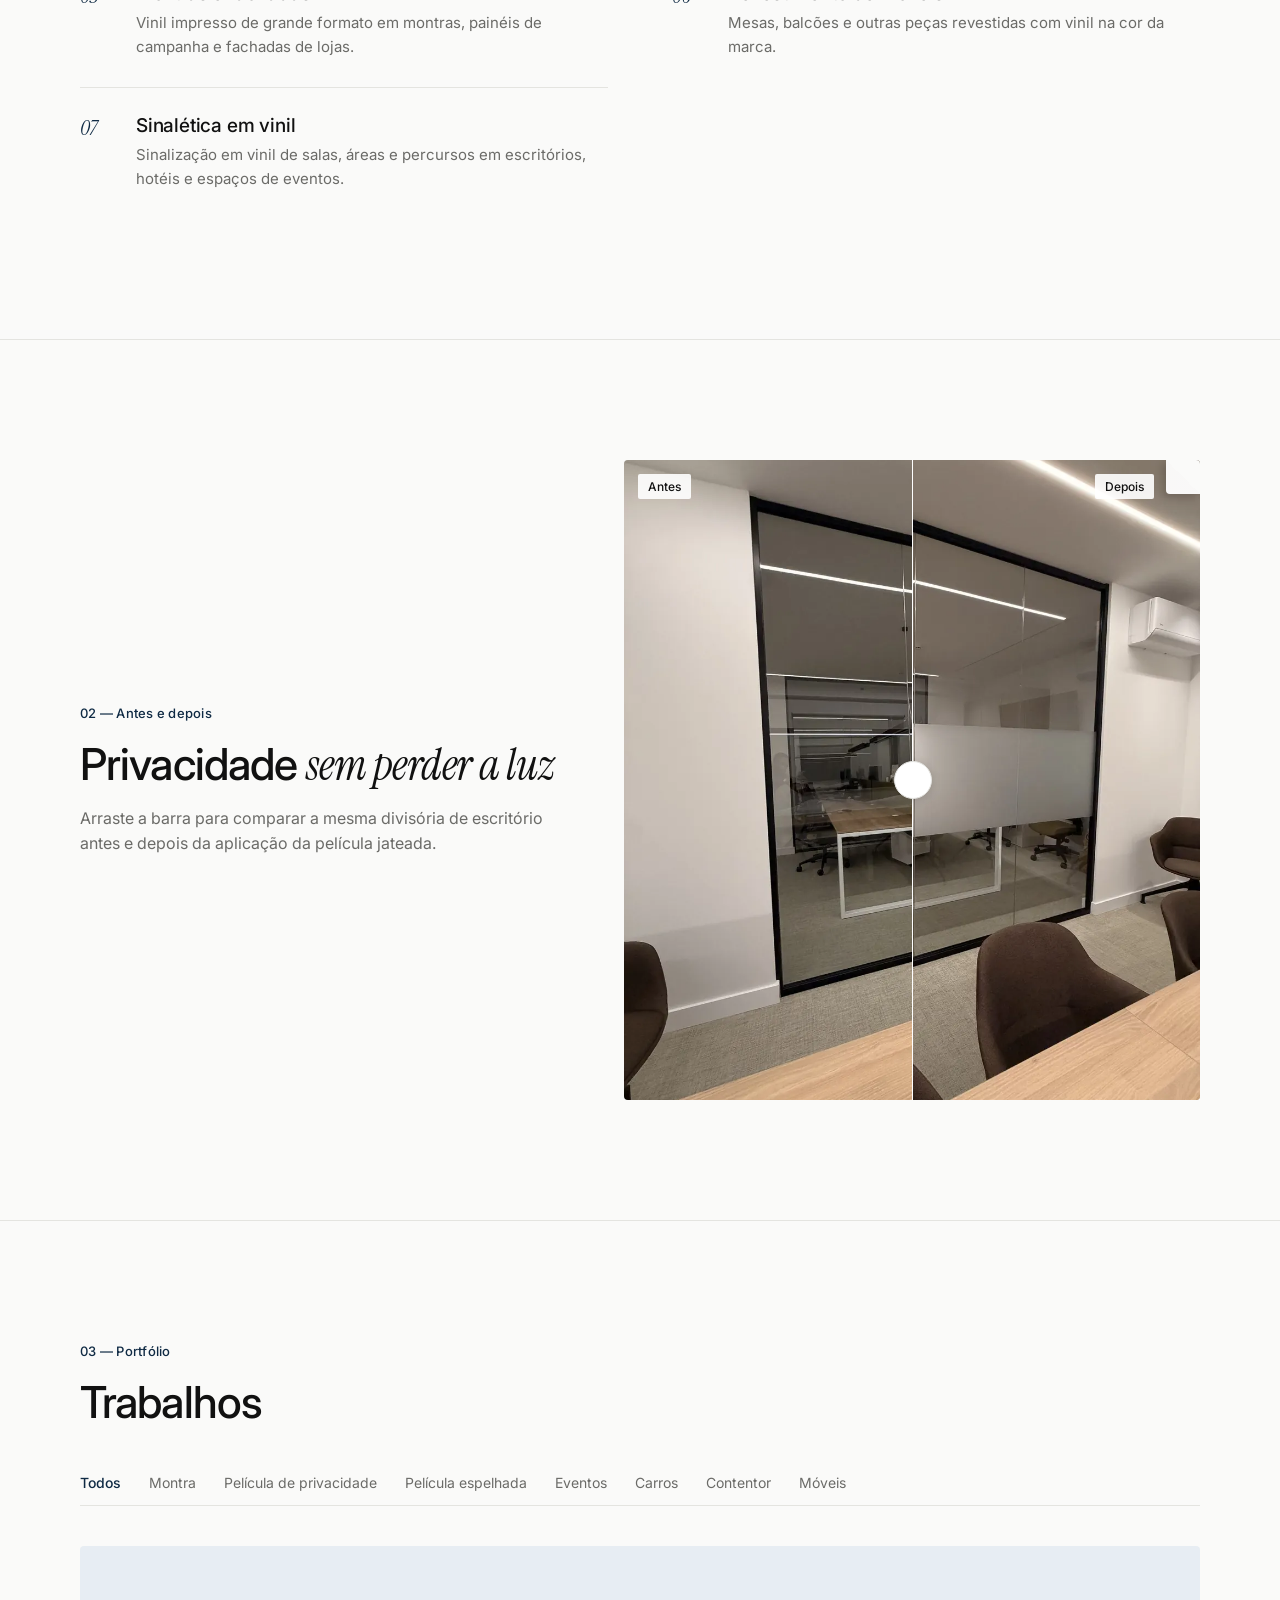
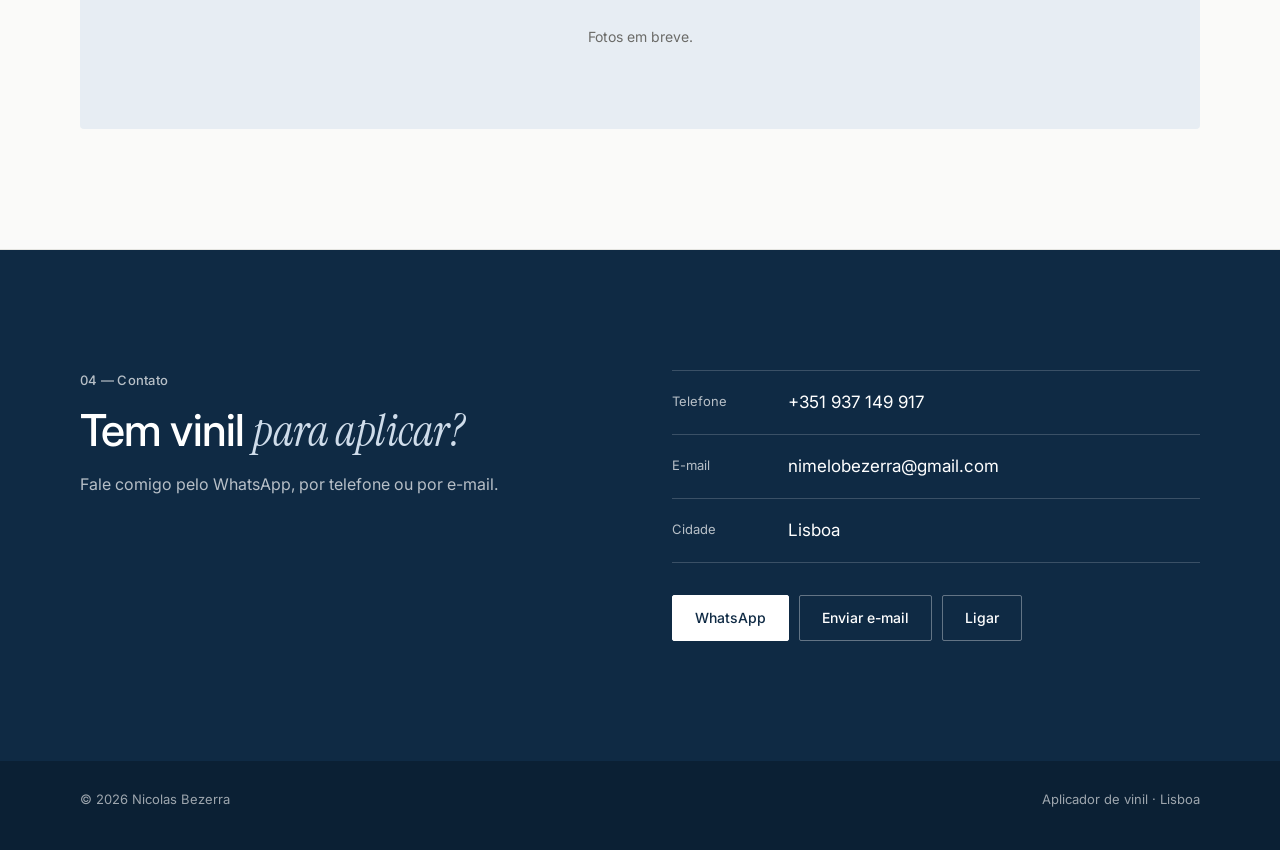
==== commit c0b30b29: "Portfólio: películas espelhadas e com proteção UV Co-Authored-By: Claude Opus 5.5 <noreply@anthropic" ====
--- a/portfolio/index.html
+++ b/portfolio/index.html
@@ -50,7 +50,7 @@
         <ol class="servicos">
           <li>
             <h3>Películas para vidro</h3>
-            <p>Jateado, fosco e decorativo para divisórias, portas e janelas. Privacidade sem tirar a luz.</p>
+            <p>Jateado, fosco, decorativo, espelhado e com proteção UV para divisórias, portas e janelas. Privacidade sem tirar a luz.</p>
           </li>
           <li>
             <h3>Vinil de recorte</h3>
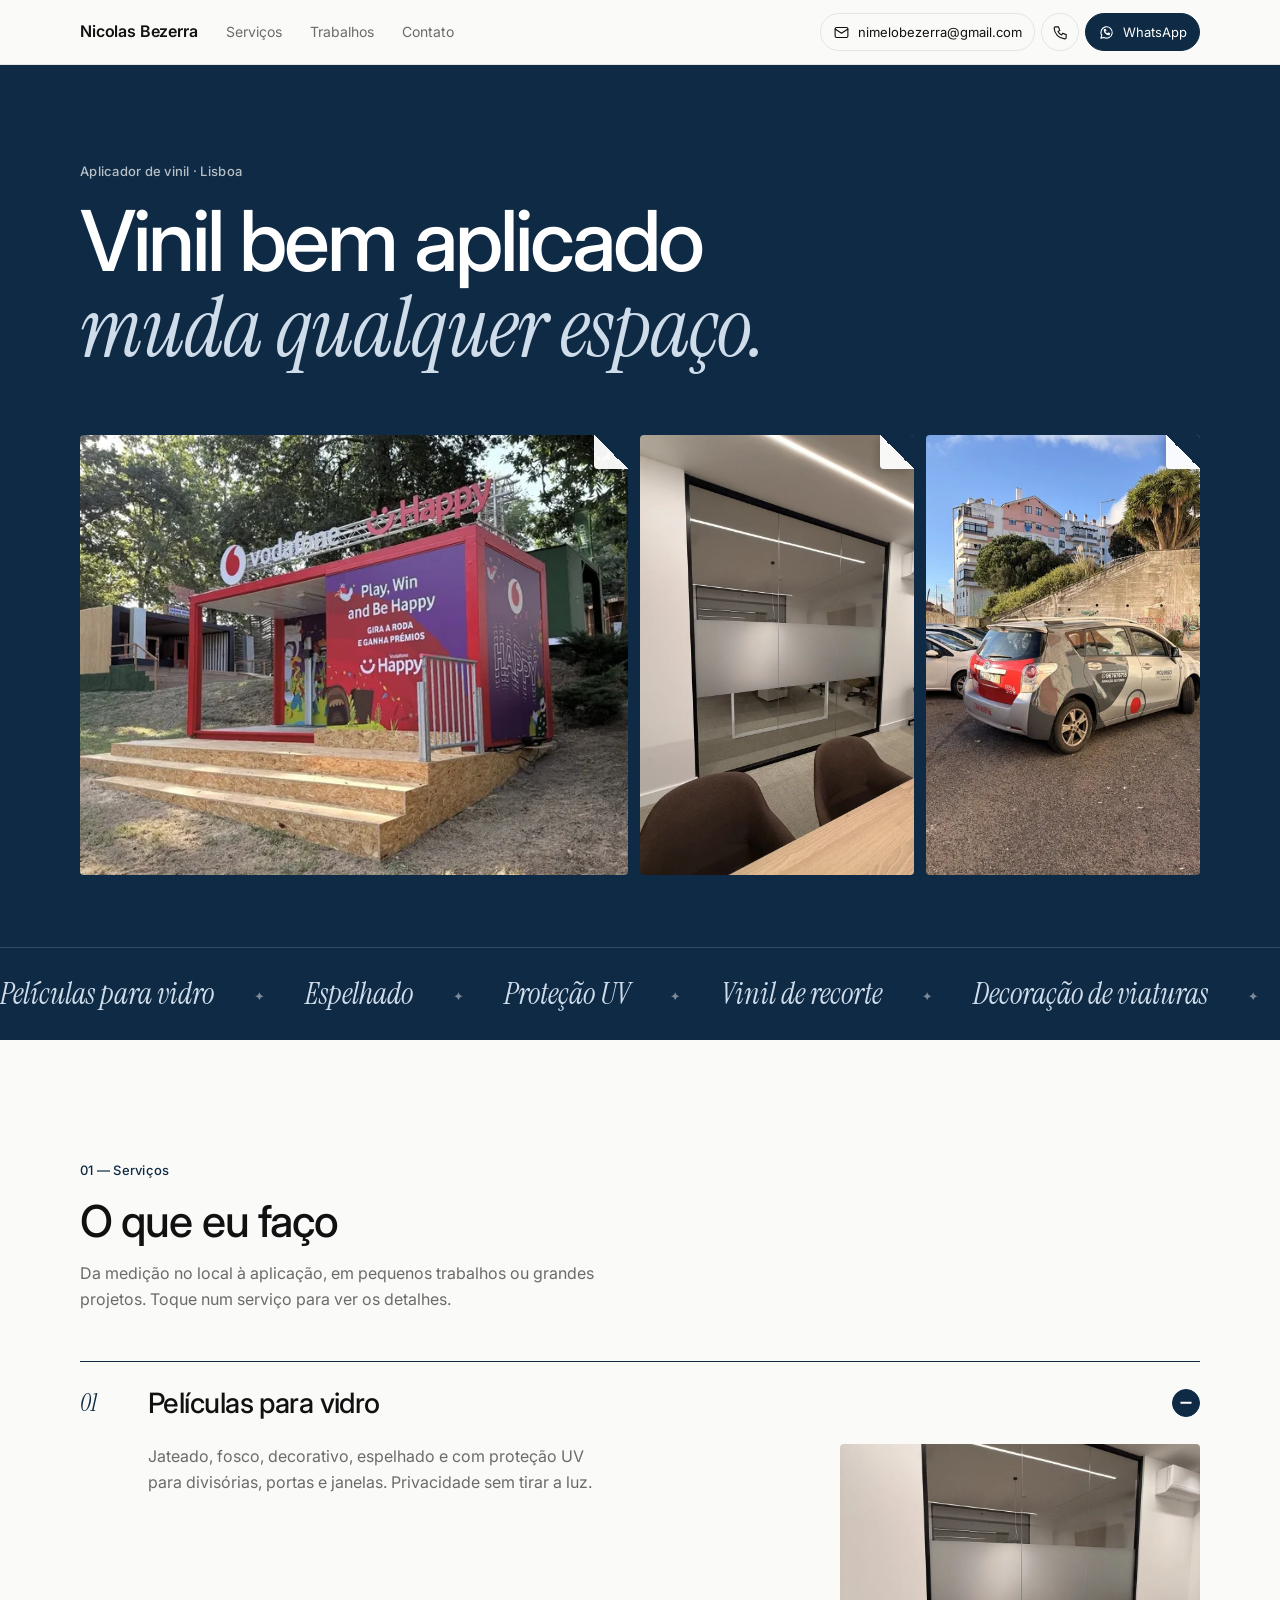
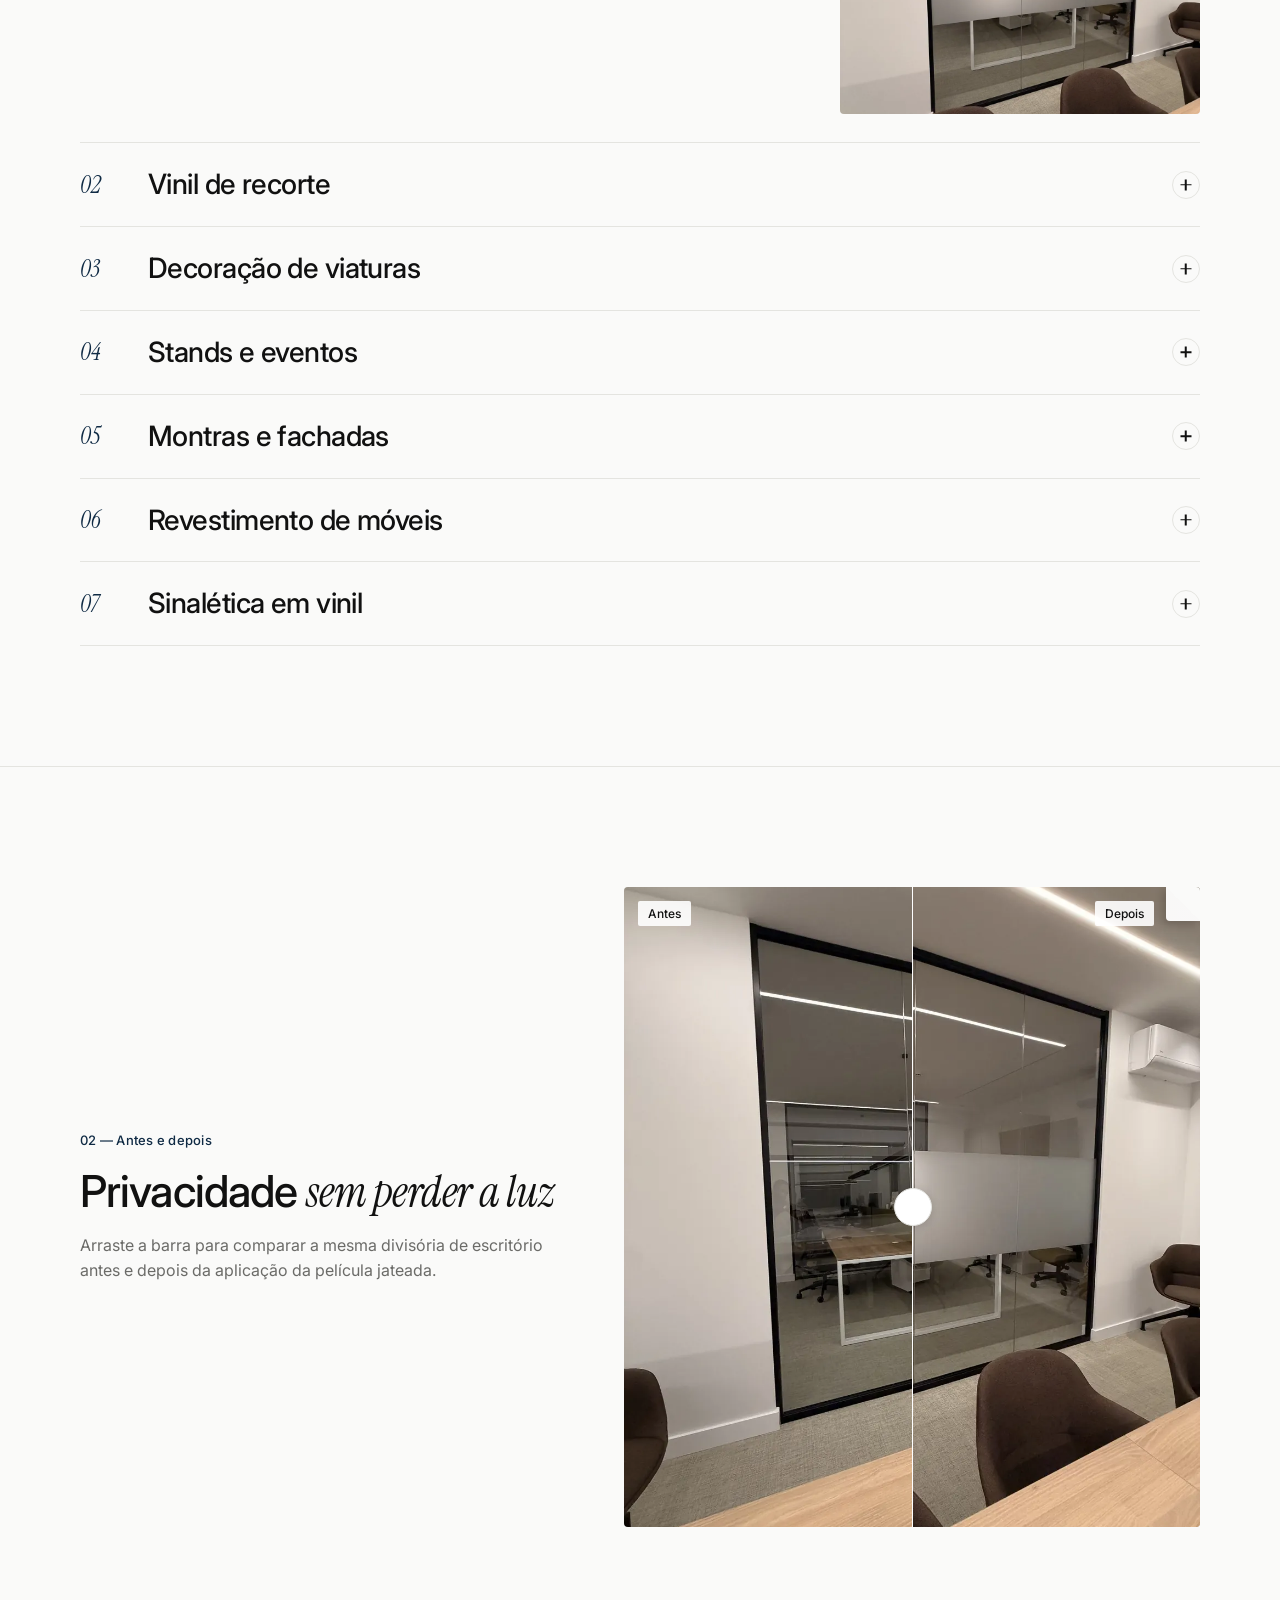
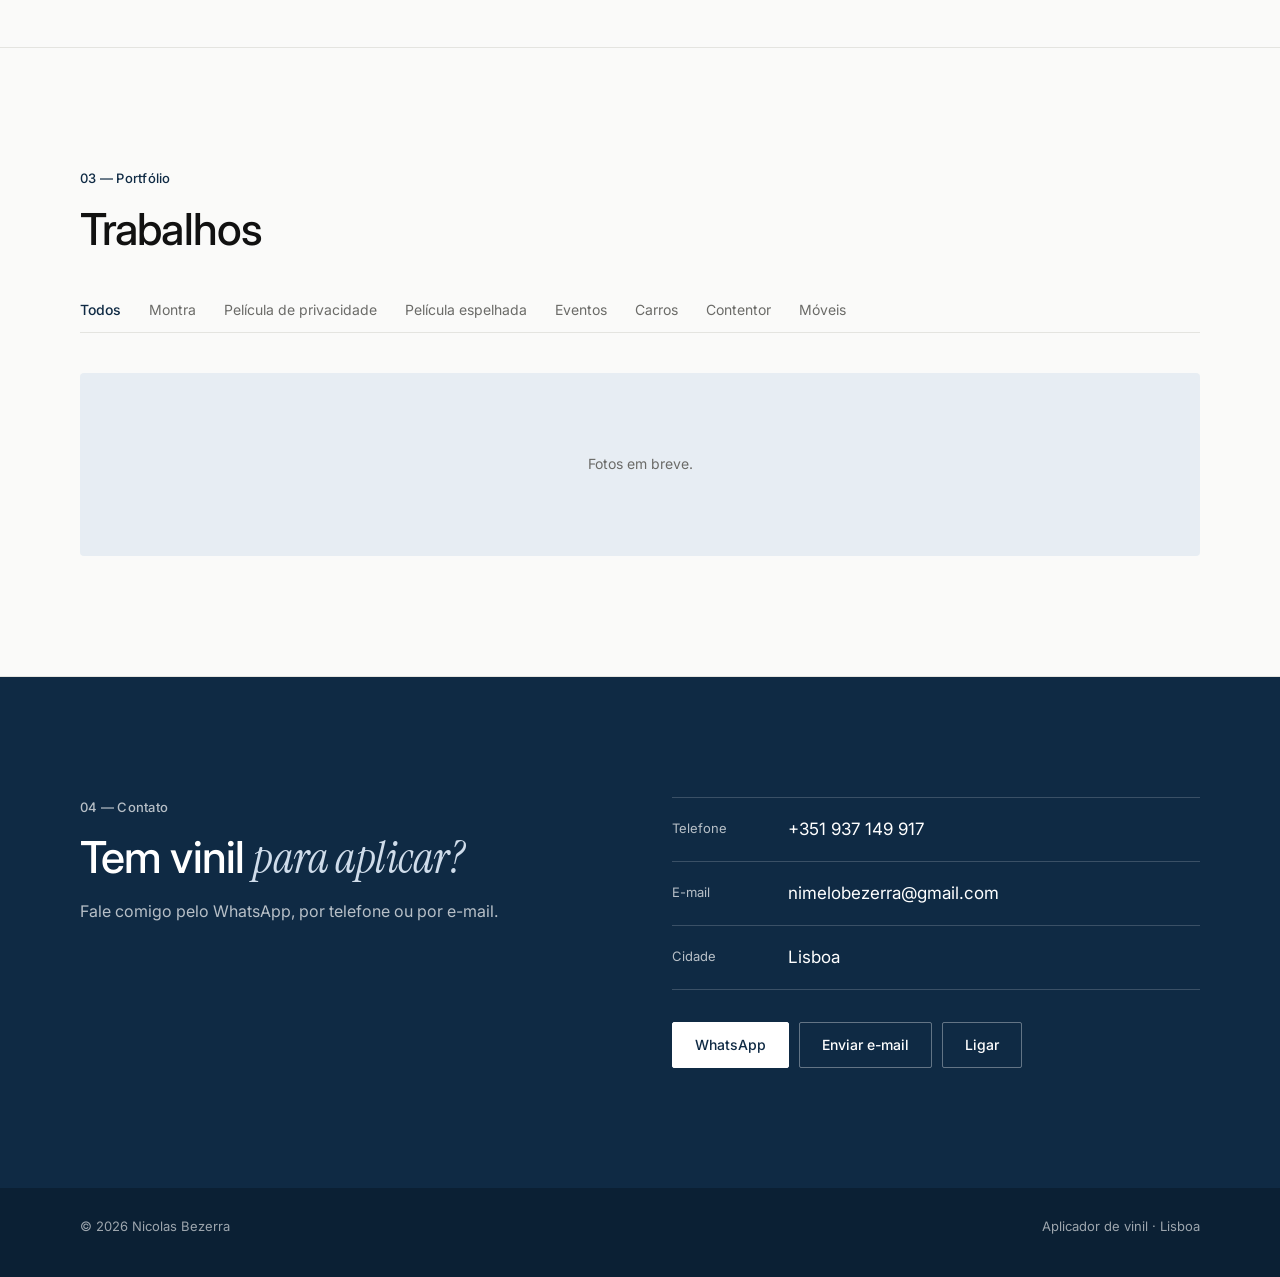
==== commit 015e1eae: "Portfólio: contato no topo, faixa animada, serviços interativos e animações ao rolar Co-Authored-By:" ====
--- a/portfolio/index.html
+++ b/portfolio/index.html
@@ -9,8 +9,8 @@
   <link rel="preconnect" href="https://fonts.googleapis.com">
   <link rel="preconnect" href="https://fonts.gstatic.com" crossorigin>
   <link href="https://fonts.googleapis.com/css2?family=Inter:wght@400;500;600&family=Instrument+Serif:ital@0;1&display=swap" rel="stylesheet">
-  <link rel="stylesheet" href="portfolio.css?v=202611270727">
-  <script src="portfolio.js?v=202611270727" defer></script>
+  <link rel="stylesheet" href="portfolio.css?v=202611270843">
+  <script src="portfolio.js?v=202611270843" defer></script>
 </head>
 <body>
 
@@ -22,6 +22,11 @@
         <a href="#trabalhos">Trabalhos</a>
         <a href="#contato">Contato</a>
       </nav>
+      <div class="contato-rapido">
+        <a class="cr-email" href="mailto:nimelobezerra@gmail.com" aria-label="Enviar e-mail"><svg viewBox="0 0 24 24" aria-hidden="true"><rect x="3" y="5" width="18" height="14" rx="2"/><path d="m3 7 9 6 9-6"/></svg><span>nimelobezerra@gmail.com</span></a>
+        <a class="cr-icone" href="tel:+351937149917" aria-label="Ligar para +351 937 149 917"><svg viewBox="0 0 24 24" aria-hidden="true"><path d="M5 4h4l2 5-2.5 1.5a11 11 0 0 0 5 5L15 13l5 2v4a2 2 0 0 1-2 2A16 16 0 0 1 3 6a2 2 0 0 1 2-2"/></svg></a>
+        <a class="cr-zap" data-link="whatsapp" href="#" aria-label="Falar no WhatsApp"><svg viewBox="0 0 24 24" aria-hidden="true"><path d="M4 20l1.3-3.9A8 8 0 1 1 8.4 19z"/><path d="M9 9.5c.3 2 2.5 4.2 4.5 4.5l1-1.2 1.8.8-.3 1.6c-3.5.3-7.5-3.7-7.2-7.2l1.6-.3.8 1.8z"/></svg><span>WhatsApp</span></a>
+      </div>
     </div>
   </header>
 
@@ -37,6 +42,7 @@
           <span class="foto"><img src="fotos/carro-1-p.webp" alt=""></span>
         </div>
       </div>
+      <div class="faixa" aria-hidden="true"><div class="faixa-trilho"><span>Películas para vidro</span><span>Espelhado</span><span>Proteção UV</span><span>Vinil de recorte</span><span>Decoração de viaturas</span><span>Stands e eventos</span><span>Montras e fachadas</span><span>Revestimento de móveis</span><span>Sinalética em vinil</span></div></div>
     </section>
 
     <section id="servicos" class="secao">
@@ -44,37 +50,37 @@
         <header class="secao-topo">
           <p class="rotulo-secao">01 — Serviços</p>
           <h2>O que eu faço</h2>
-          <p>Da medição no local à aplicação, em pequenos trabalhos ou grandes projetos.</p>
+          <p>Da medição no local à aplicação, em pequenos trabalhos ou grandes projetos. Toque num serviço para ver os detalhes.</p>
         </header>
 
         <ol class="servicos">
-          <li>
-            <h3>Películas para vidro</h3>
-            <p>Jateado, fosco, decorativo, espelhado e com proteção UV para divisórias, portas e janelas. Privacidade sem tirar a luz.</p>
+          <li class="servico aberto">
+            <h3><button type="button" aria-expanded="true" aria-controls="sv1"><span>Películas para vidro</span><i class="mais" aria-hidden="true"></i></button></h3>
+            <div class="servico-corpo" id="sv1"><div class="servico-dentro"><p>Jateado, fosco, decorativo, espelhado e com proteção UV para divisórias, portas e janelas. Privacidade sem tirar a luz.</p><img src="fotos/escritorio-depois.webp" alt="Divisória de escritório com película jateada" loading="lazy"></div></div>
           </li>
-          <li>
-            <h3>Vinil de recorte</h3>
-            <p>Formas, logótipos e letras em vinil recortado, aplicados em vidro, parede ou móvel.</p>
+          <li class="servico">
+            <h3><button type="button" aria-expanded="false" aria-controls="sv2"><span>Vinil de recorte</span><i class="mais" aria-hidden="true"></i></button></h3>
+            <div class="servico-corpo" id="sv2"><div class="servico-dentro"><p>Formas, logótipos e letras em vinil recortado, aplicados em vidro, parede ou móvel.</p></div></div>
           </li>
-          <li>
-            <h3>Decoração de viaturas</h3>
-            <p>Frotas e carros de empresa em vinil, com logótipo e contactos, total ou parcial.</p>
+          <li class="servico">
+            <h3><button type="button" aria-expanded="false" aria-controls="sv3"><span>Decoração de viaturas</span><i class="mais" aria-hidden="true"></i></button></h3>
+            <div class="servico-corpo" id="sv3"><div class="servico-dentro"><p>Frotas e carros de empresa em vinil, com logótipo e contactos, total ou parcial.</p><img src="fotos/carro-1-p.webp" alt="Carro de empresa decorado com vinil" loading="lazy"></div></div>
           </li>
-          <li>
-            <h3>Stands e eventos</h3>
-            <p>Aplicação de vinil em stands, contentores e painéis para feiras, festivais e ativações de marca.</p>
+          <li class="servico">
+            <h3><button type="button" aria-expanded="false" aria-controls="sv4"><span>Stands e eventos</span><i class="mais" aria-hidden="true"></i></button></h3>
+            <div class="servico-corpo" id="sv4"><div class="servico-dentro"><p>Aplicação de vinil em stands, contentores e painéis para feiras, festivais e ativações de marca.</p><img src="fotos/stand-p.webp" alt="Stand de festival com painéis em vinil impresso" loading="lazy"></div></div>
           </li>
-          <li>
-            <h3>Montras e fachadas</h3>
-            <p>Vinil impresso de grande formato em montras, painéis de campanha e fachadas de lojas.</p>
+          <li class="servico">
+            <h3><button type="button" aria-expanded="false" aria-controls="sv5"><span>Montras e fachadas</span><i class="mais" aria-hidden="true"></i></button></h3>
+            <div class="servico-corpo" id="sv5"><div class="servico-dentro"><p>Vinil impresso de grande formato em montras, painéis de campanha e fachadas de lojas.</p></div></div>
           </li>
-          <li>
-            <h3>Revestimento de móveis</h3>
-            <p>Mesas, balcões e outras peças revestidas com vinil na cor da marca.</p>
+          <li class="servico">
+            <h3><button type="button" aria-expanded="false" aria-controls="sv6"><span>Revestimento de móveis</span><i class="mais" aria-hidden="true"></i></button></h3>
+            <div class="servico-corpo" id="sv6"><div class="servico-dentro"><p>Mesas, balcões e outras peças revestidas com vinil na cor da marca.</p></div></div>
           </li>
-          <li>
-            <h3>Sinalética em vinil</h3>
-            <p>Sinalização em vinil de salas, áreas e percursos em escritórios, hotéis e espaços de eventos.</p>
+          <li class="servico">
+            <h3><button type="button" aria-expanded="false" aria-controls="sv7"><span>Sinalética em vinil</span><i class="mais" aria-hidden="true"></i></button></h3>
+            <div class="servico-corpo" id="sv7"><div class="servico-dentro"><p>Sinalização em vinil de salas, áreas e percursos em escritórios, hotéis e espaços de eventos.</p></div></div>
           </li>
         </ol>
       </div>
--- a/portfolio/portfolio.css
+++ b/portfolio/portfolio.css
@@ -28,11 +28,23 @@
   background: color-mix(in srgb, var(--fundo) 90%, transparent);
   backdrop-filter: blur(12px); border-bottom: 1px solid var(--linha);
 }
-.topo-linha { display: flex; align-items: center; justify-content: space-between; height: 64px; gap: 16px; }
+.topo-linha { display: flex; align-items: center; height: 64px; gap: 28px; }
 .marca { font-weight: 600; font-size: 16px; letter-spacing: -0.01em; text-decoration: none; }
-.menu { display: flex; gap: 28px; font-size: 14px; }
+.menu { display: flex; gap: 28px; font-size: 14px; margin-right: auto; }
 .menu a { text-decoration: none; color: var(--suave); transition: color .2s; }
 .menu a:hover { color: var(--texto); }
+
+/* Contato rápido, sempre à mão no canto superior direito */
+.contato-rapido { display: flex; align-items: center; gap: 6px; }
+.contato-rapido a {
+  display: inline-flex; align-items: center; gap: 8px; height: 38px; padding: 0 12px; border-radius: 999px;
+  font-size: 13px; text-decoration: none; color: var(--texto); border: 1px solid var(--linha); transition: border-color .2s, background .2s, color .2s;
+}
+.contato-rapido a:hover { border-color: var(--marca); color: var(--marca); }
+.contato-rapido svg { width: 17px; height: 17px; flex: none; fill: none; stroke: currentColor; stroke-width: 1.6; stroke-linecap: round; stroke-linejoin: round; }
+.contato-rapido .cr-icone { width: 38px; padding: 0; justify-content: center; }
+.contato-rapido .cr-zap { background: var(--marca); border-color: var(--marca); color: #fff; }
+.contato-rapido .cr-zap:hover { background: #18406a; color: #fff; }
 
 /* Rótulos e títulos */
 .rotulo-secao { margin: 0 0 16px; font-size: 13px; font-weight: 500; color: var(--marca); letter-spacing: 0.02em; }
@@ -41,13 +53,24 @@
 .secao-topo p:not(.rotulo-secao) { margin: 16px 0 0; color: var(--suave); }
 
 /* Hero */
-.hero { padding: 96px 0 96px; background: var(--marca); color: #fff; }
+.hero { padding: 96px 0 0; background: var(--marca); color: #fff; overflow: hidden; }
 .hero .rotulo-secao { color: rgba(255, 255, 255, .7); }
 .hero h1 em { color: #cfdcea; }
 .hero h1 { font-size: clamp(40px, 7vw, 84px); max-width: 14ch; letter-spacing: -0.035em; line-height: 1.02; }
 .hero-fotos { display: grid; grid-template-columns: 2fr 1fr 1fr; gap: 12px; margin-top: 64px; }
 .foto { position: relative; display: block; border-radius: 4px; overflow: hidden; }
-.hero-fotos img { width: 100%; height: clamp(280px, 36vw, 440px); object-fit: cover; background: rgba(255, 255, 255, .08); }
+.hero-fotos img { width: 100%; height: clamp(280px, 36vw, 440px); object-fit: cover; background: rgba(255, 255, 255, .08); transition: transform .6s cubic-bezier(.2, .7, .2, 1); }
+.hero-fotos .foto:hover img { transform: scale(1.04); }
+.foto::after { transition: width .4s cubic-bezier(.2, .7, .2, 1), height .4s cubic-bezier(.2, .7, .2, 1); }
+.foto:hover::after { width: 72px; height: 72px; }
+
+/* Faixa em movimento */
+.faixa { margin-top: 72px; border-top: 1px solid rgba(255, 255, 255, .15); padding: 22px 0; overflow: hidden; }
+.faixa-trilho { display: flex; width: max-content; animation: deslizar 40s linear infinite; }
+.faixa:hover .faixa-trilho { animation-play-state: paused; }
+.faixa span { font-family: var(--serif); font-style: italic; font-size: clamp(22px, 2.6vw, 30px); white-space: nowrap; color: #cfdcea; padding-right: 40px; }
+.faixa span::after { content: "✦"; font-family: var(--fonte); font-style: normal; font-size: 13px; color: rgba(255, 255, 255, .45); padding-left: 40px; vertical-align: middle; }
+@keyframes deslizar { to { transform: translateX(-50%); } }
 /* canto dobrado, como vinil a ser descolado */
 .foto::after, .comparar::after {
   content: ""; position: absolute; top: 0; right: 0; width: 34px; height: 34px; pointer-events: none;
@@ -60,21 +83,30 @@
 .secao { padding: 120px 0; border-bottom: 1px solid var(--linha); scroll-margin-top: 64px; }
 
 
-/* Serviços */
-.servicos {
-  list-style: none; padding: 0; margin: 0; counter-reset: s;
-  display: grid; grid-template-columns: repeat(2, 1fr); column-gap: 64px;
-}
-.servicos li {
-  counter-increment: s; display: grid; grid-template-columns: 40px 1fr; column-gap: 16px; row-gap: 6px;
-  padding: 28px 0; border-top: 1px solid var(--linha);
-}
-.servicos li::before { content: counter(s, decimal-leading-zero); grid-row: span 2; font-family: var(--serif); font-style: italic; font-size: 22px; line-height: 1; color: var(--marca); padding-top: 1px; }
-.servicos h3 { font-size: 19px; letter-spacing: -0.01em; transition: color .2s; }
-.servicos li { transition: border-color .2s; }
-.servicos li:hover { border-top-color: var(--marca); }
-.servicos li:hover h3 { color: var(--marca); }
-.servicos p { margin: 0; color: var(--suave); font-size: 15px; }
+/* Serviços: toque para abrir */
+.servicos { list-style: none; padding: 0; margin: 0; counter-reset: s; border-bottom: 1px solid var(--linha); }
+.servico { counter-increment: s; border-top: 1px solid var(--linha); transition: border-color .3s; }
+.servico.aberto, .servico:hover { border-top-color: var(--marca); }
+.servico h3 { margin: 0; font-size: inherit; }
+.servico button {
+  width: 100%; display: grid; grid-template-columns: 56px 1fr 28px; align-items: center; gap: 12px;
+  padding: 26px 0; background: none; border: 0; cursor: pointer; text-align: left; color: inherit; font: inherit;
+}
+.servico button::before { content: counter(s, decimal-leading-zero); font-family: var(--serif); font-style: italic; font-size: 24px; line-height: 1; color: var(--marca); }
+.servico button span { font-size: clamp(20px, 2.4vw, 28px); font-weight: 500; letter-spacing: -0.02em; transition: color .2s, transform .3s cubic-bezier(.2, .7, .2, 1); }
+.servico button:hover span { color: var(--marca); transform: translateX(6px); }
+.servico button:focus-visible { outline: 2px solid var(--marca); outline-offset: 4px; }
+.mais { position: relative; width: 28px; height: 28px; border: 1px solid var(--linha); border-radius: 50%; transition: transform .35s cubic-bezier(.2, .7, .2, 1), background .2s, border-color .2s; }
+.mais::before, .mais::after { content: ""; position: absolute; top: 50%; left: 50%; width: 11px; height: 1.5px; background: currentColor; translate: -50% -50%; }
+.mais::after { rotate: 90deg; transition: opacity .2s; }
+.servico.aberto .mais { transform: rotate(180deg); background: var(--marca); border-color: var(--marca); color: #fff; }
+.servico.aberto .mais::after { opacity: 0; }
+.servico-corpo { display: grid; grid-template-rows: 0fr; visibility: hidden; transition: grid-template-rows .45s cubic-bezier(.2, .7, .2, 1), visibility .45s; }
+.servico.aberto .servico-corpo { grid-template-rows: 1fr; visibility: visible; }
+.servico-dentro { overflow: hidden; display: grid; grid-template-columns: 1fr minmax(0, 360px); gap: 32px; align-items: start; padding-left: 68px; }
+.servico-dentro p { margin: 0 0 28px; color: var(--suave); font-size: 16px; max-width: 46ch; }
+.servico-dentro img { width: 100%; aspect-ratio: 4 / 3; object-fit: cover; border-radius: 4px; margin-bottom: 28px; }
+.servico-dentro:not(:has(img)) { grid-template-columns: 1fr; }
 
 /* Antes e depois */
 .antes-grade { display: grid; grid-template-columns: 1fr 1.2fr; gap: 64px; align-items: center; }
@@ -169,18 +201,33 @@
   .hero-fotos .foto:first-child img { aspect-ratio: 4 / 3; }
   .secao { padding: 72px 0; }
   .secao-topo { margin-bottom: 32px; }
-  .servicos { grid-template-columns: 1fr; }
+  .servico-dentro { grid-template-columns: 1fr; padding-left: 0; gap: 0; }
+  .servico-dentro p { margin-bottom: 16px; }
+  .servico button { grid-template-columns: 44px 1fr 28px; padding: 22px 0; }
+  .faixa { margin-top: 48px; padding: 16px 0; }
   .antes-grade, .contato-grade { grid-template-columns: 1fr; gap: 32px; }
 }
 @media (max-width: 560px) {
   .wrap { width: calc(100% - 32px); }
-  .menu { gap: 18px; }
+  .menu, .cr-email span { display: none; }
+  .contato-rapido .cr-email { width: 38px; padding: 0; justify-content: center; }
+  .topo-linha { gap: 12px; justify-content: space-between; }
   .galeria { grid-template-columns: 1fr 1fr; gap: 24px 10px; }
   .caixa-foto[open] { grid-template-columns: 40px 1fr 40px; }
   .contato-acoes .botao { flex: 1 1 100%; }
   .dados-contato > div { grid-template-columns: 80px 1fr; }
 }
+@media (max-width: 1000px) and (min-width: 561px) {
+  .cr-email span { display: none; }
+  .contato-rapido .cr-email { width: 38px; padding: 0; justify-content: center; }
+}
+
+/* Aparecer ao rolar */
+.js .revelar { opacity: 0; transform: translateY(28px); transition: opacity .8s ease, transform .8s cubic-bezier(.2, .7, .2, 1); }
+.js .revelar.visivel { opacity: 1; transform: none; }
+
 @media (prefers-reduced-motion: reduce) {
   html { scroll-behavior: auto; }
-  *, *::after { transition: none !important; }
-}
+  *, *::before, *::after { transition: none !important; animation: none !important; }
+  .js .revelar { opacity: 1; transform: none; }
+}
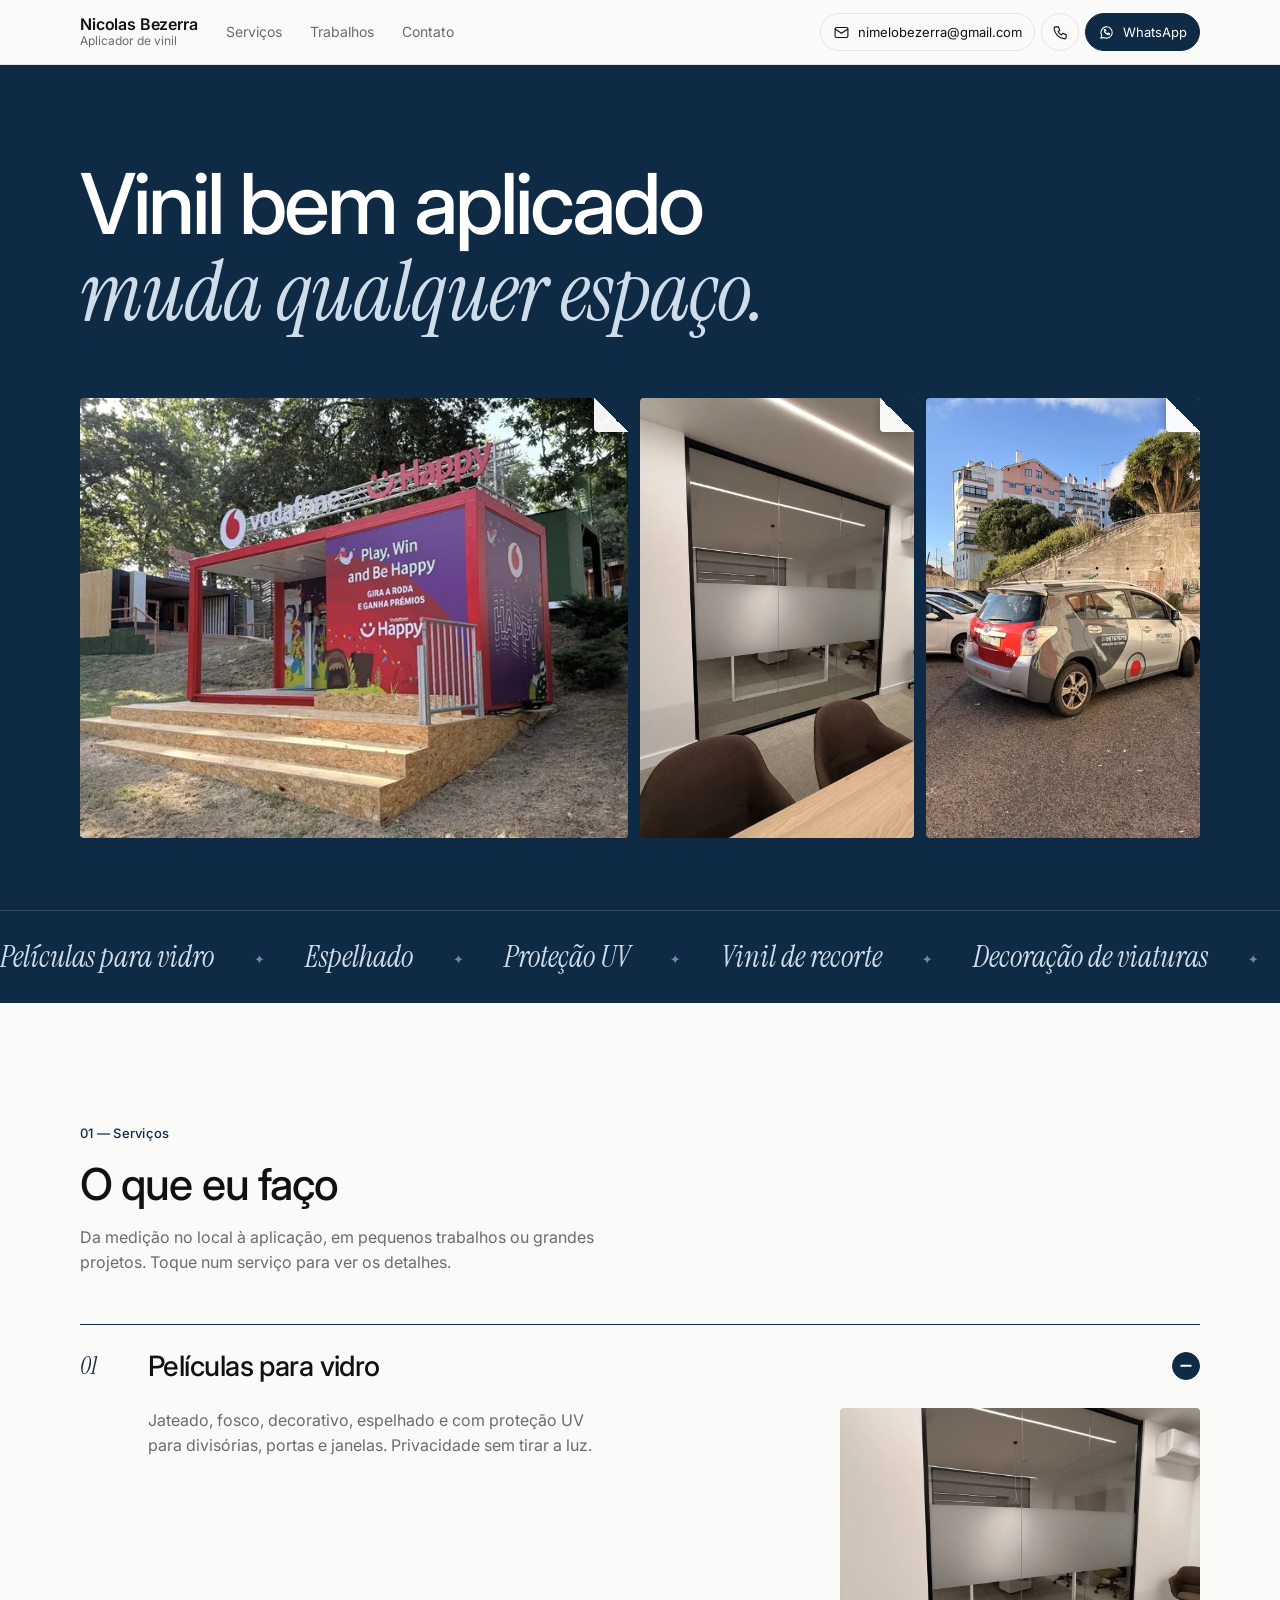
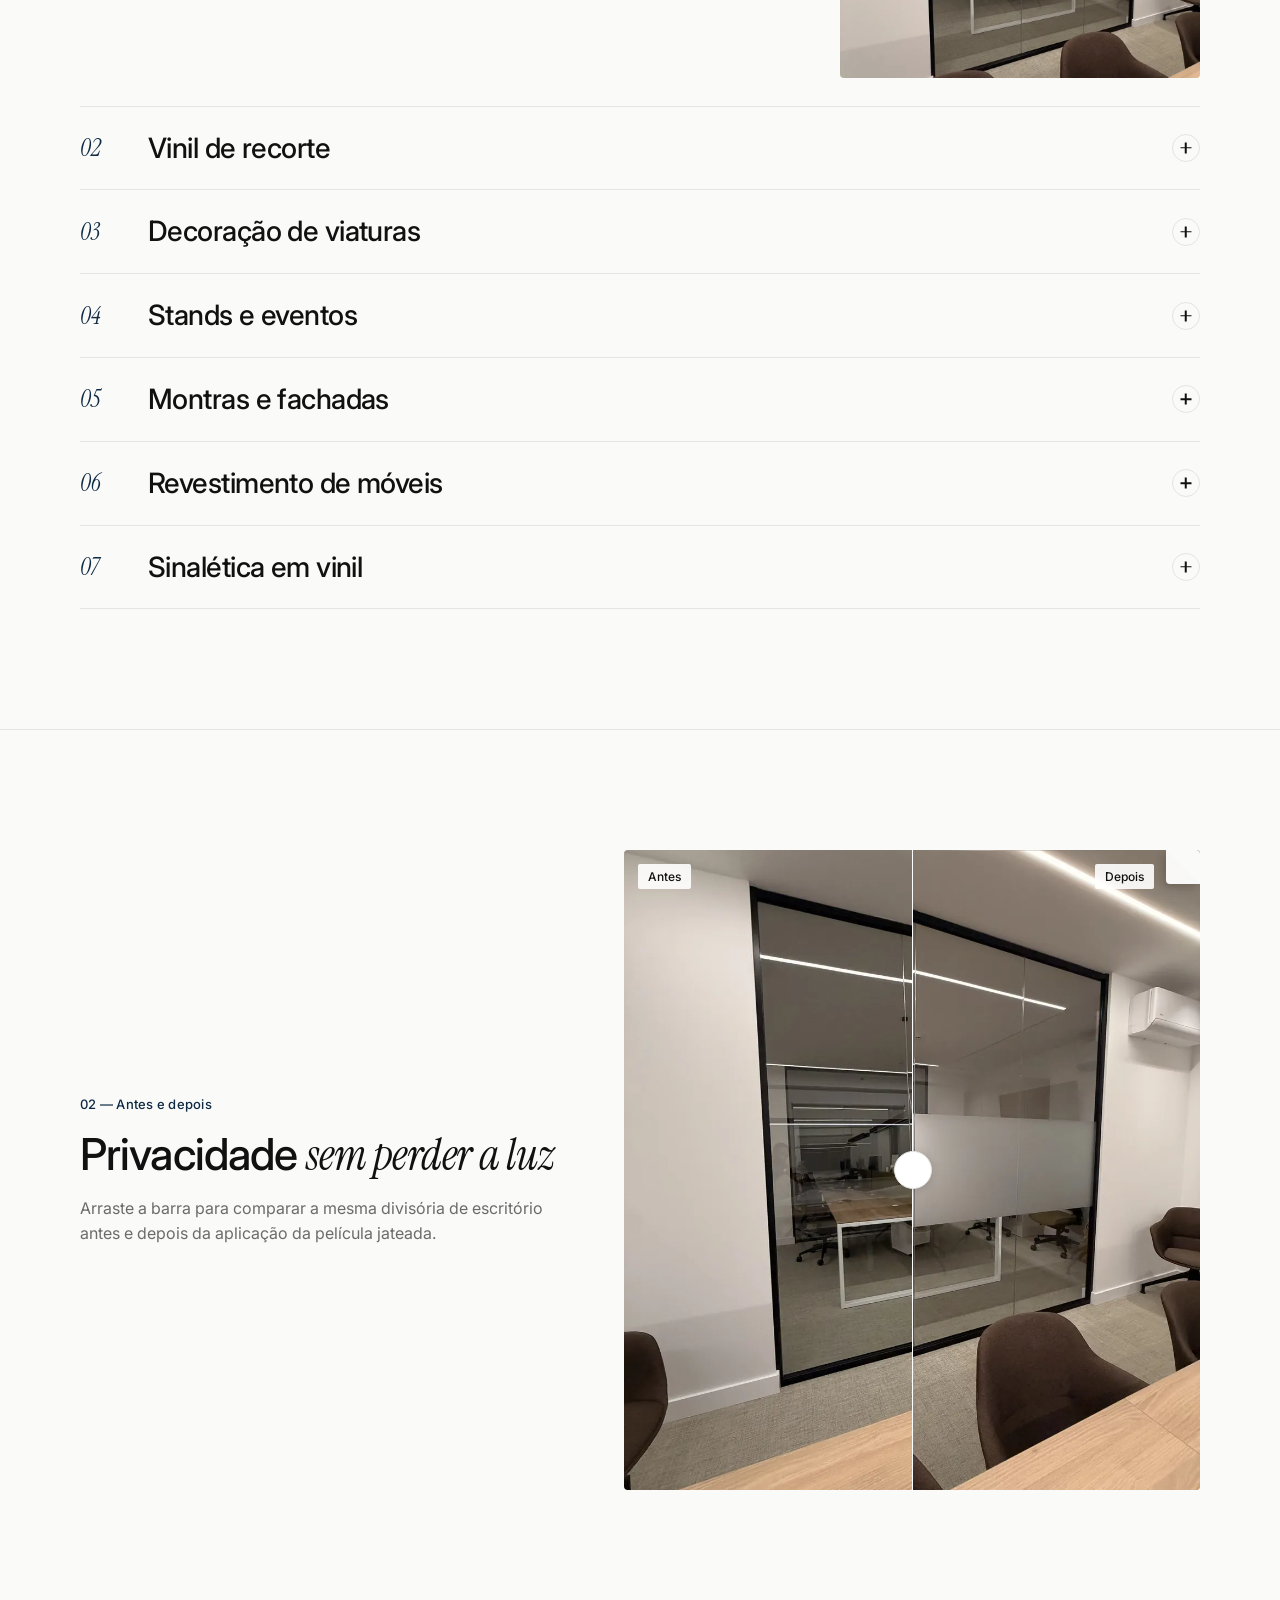
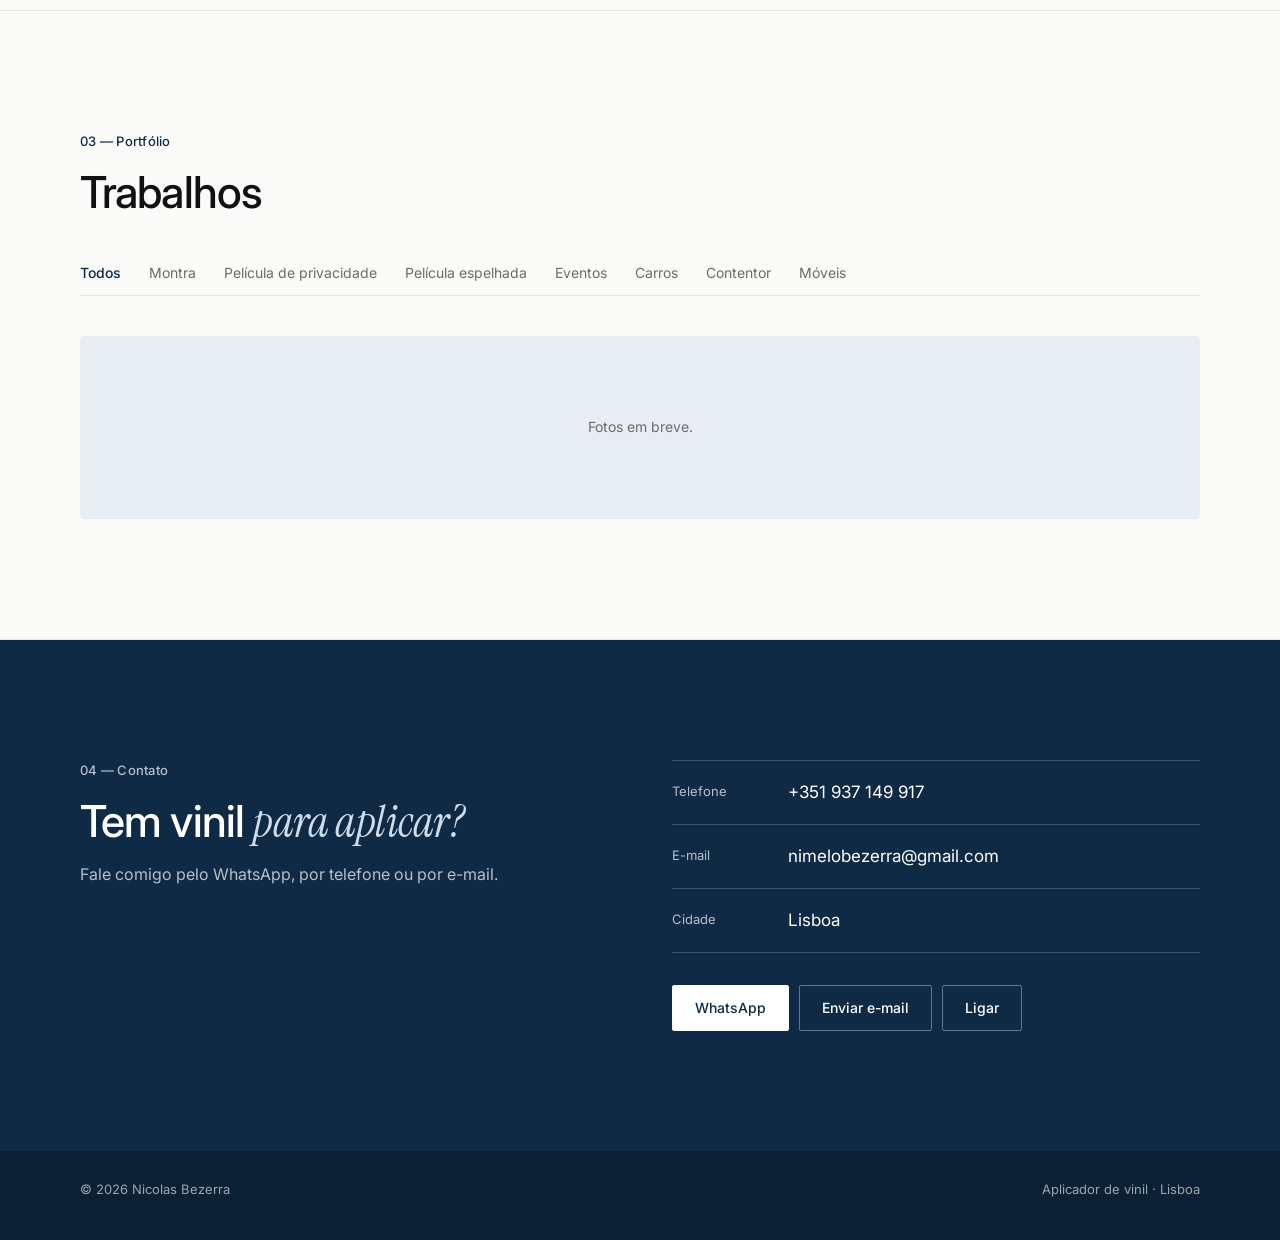
==== commit 6f2ced24: "Portfólio: Aplicador de vinil por baixo do nome Co-Authored-By: Claude Opus 5.5 <noreply@anthropic.c" ====
--- a/portfolio/index.html
+++ b/portfolio/index.html
@@ -9,14 +9,14 @@
   <link rel="preconnect" href="https://fonts.googleapis.com">
   <link rel="preconnect" href="https://fonts.gstatic.com" crossorigin>
   <link href="https://fonts.googleapis.com/css2?family=Inter:wght@400;500;600&family=Instrument+Serif:ital@0;1&display=swap" rel="stylesheet">
-  <link rel="stylesheet" href="portfolio.css?v=202611270843">
-  <script src="portfolio.js?v=202611270843" defer></script>
+  <link rel="stylesheet" href="portfolio.css?v=202611270849">
+  <script src="portfolio.js?v=202611270849" defer></script>
 </head>
 <body>
 
   <header class="topo">
     <div class="wrap topo-linha">
-      <a class="marca" href="#inicio" data-campo="nome">Nicolas Bezerra</a>
+      <a class="marca" href="#inicio"><span data-campo="nome">Nicolas Bezerra</span><small>Aplicador de vinil</small></a>
       <nav class="menu" aria-label="Seções">
         <a href="#servicos">Serviços</a>
         <a href="#trabalhos">Trabalhos</a>
@@ -34,7 +34,6 @@
 
     <section class="hero">
       <div class="wrap">
-        <p class="rotulo-secao">Aplicador de vinil · Lisboa</p>
         <h1>Vinil bem aplicado <em>muda qualquer espaço.</em></h1>
         <div class="hero-fotos" aria-hidden="true">
           <span class="foto"><img src="fotos/stand-p.webp" alt=""></span>
--- a/portfolio/portfolio.css
+++ b/portfolio/portfolio.css
@@ -29,7 +29,8 @@
   backdrop-filter: blur(12px); border-bottom: 1px solid var(--linha);
 }
 .topo-linha { display: flex; align-items: center; height: 64px; gap: 28px; }
-.marca { font-weight: 600; font-size: 16px; letter-spacing: -0.01em; text-decoration: none; }
+.marca { display: flex; flex-direction: column; line-height: 1.2; font-weight: 600; font-size: 16px; letter-spacing: -0.01em; text-decoration: none; }
+.marca small { font-size: 12px; font-weight: 400; letter-spacing: 0; color: var(--suave); }
 .menu { display: flex; gap: 28px; font-size: 14px; margin-right: auto; }
 .menu a { text-decoration: none; color: var(--suave); transition: color .2s; }
 .menu a:hover { color: var(--texto); }
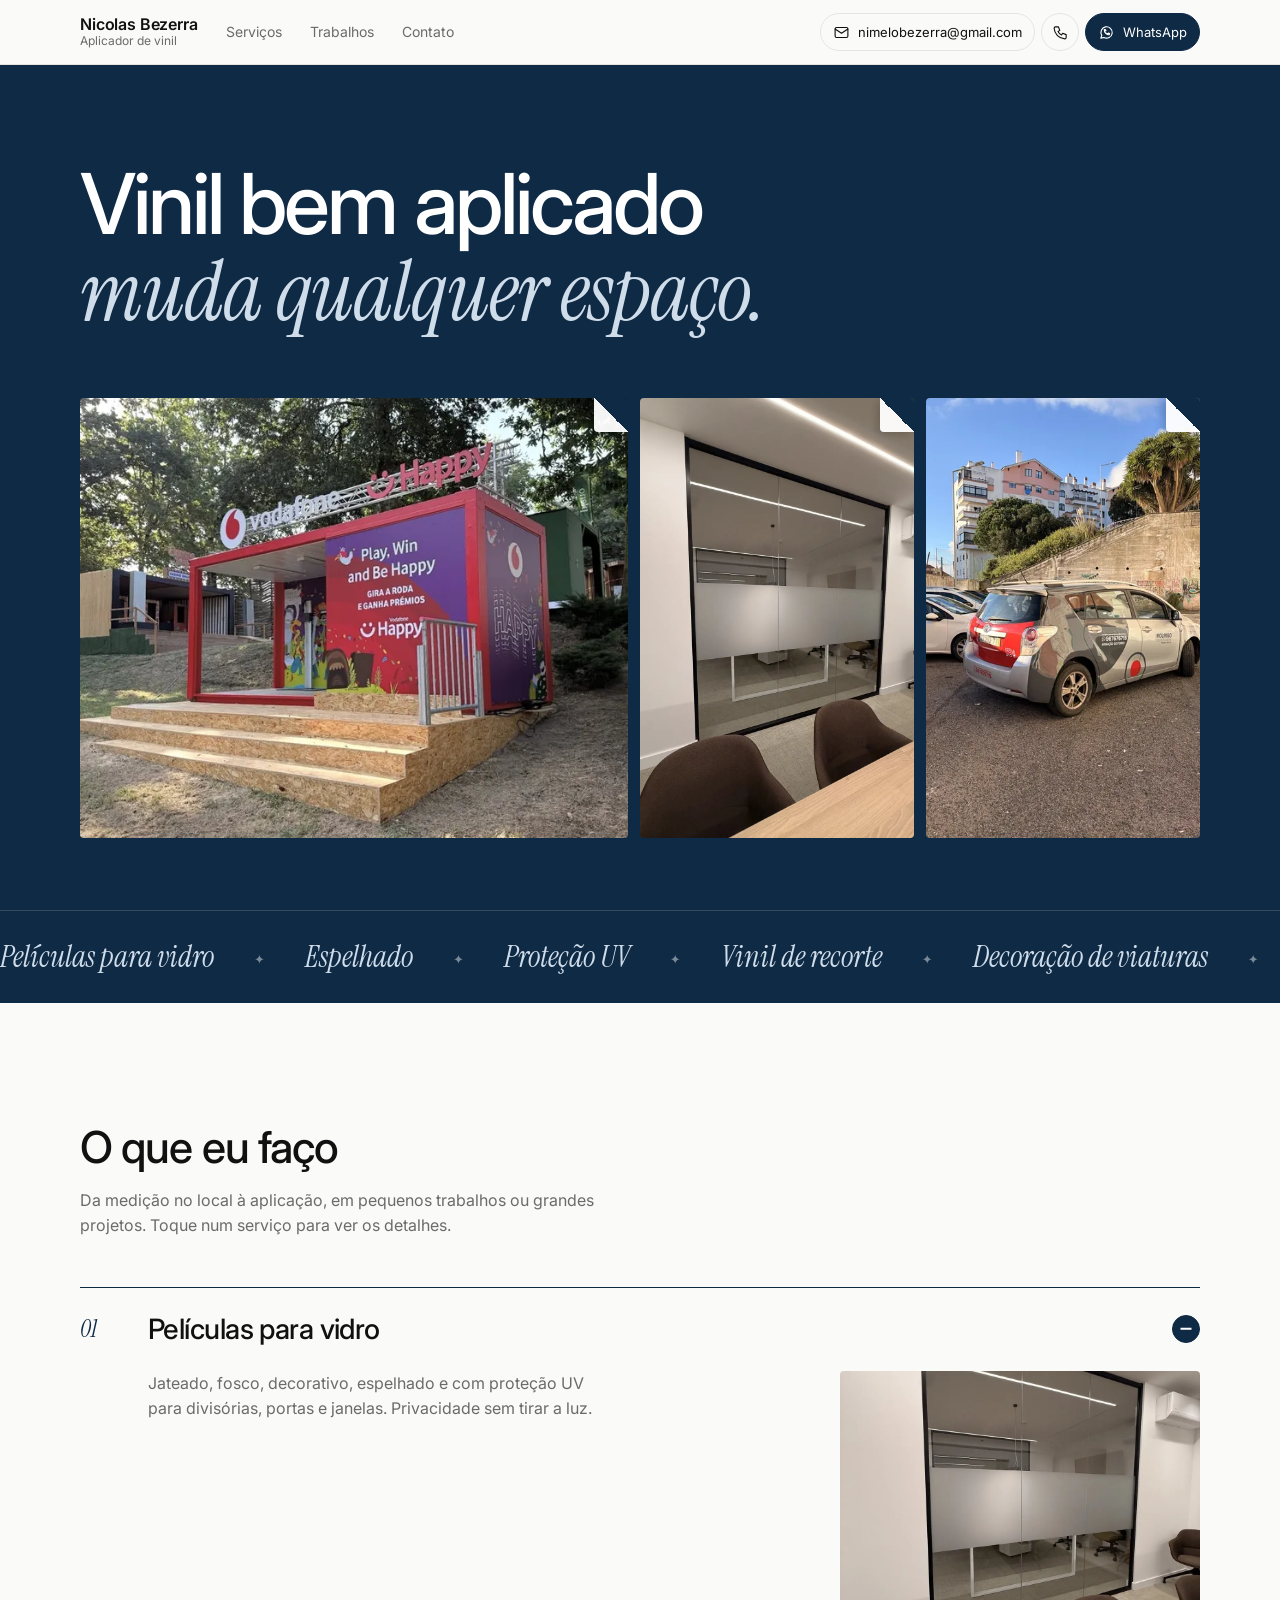
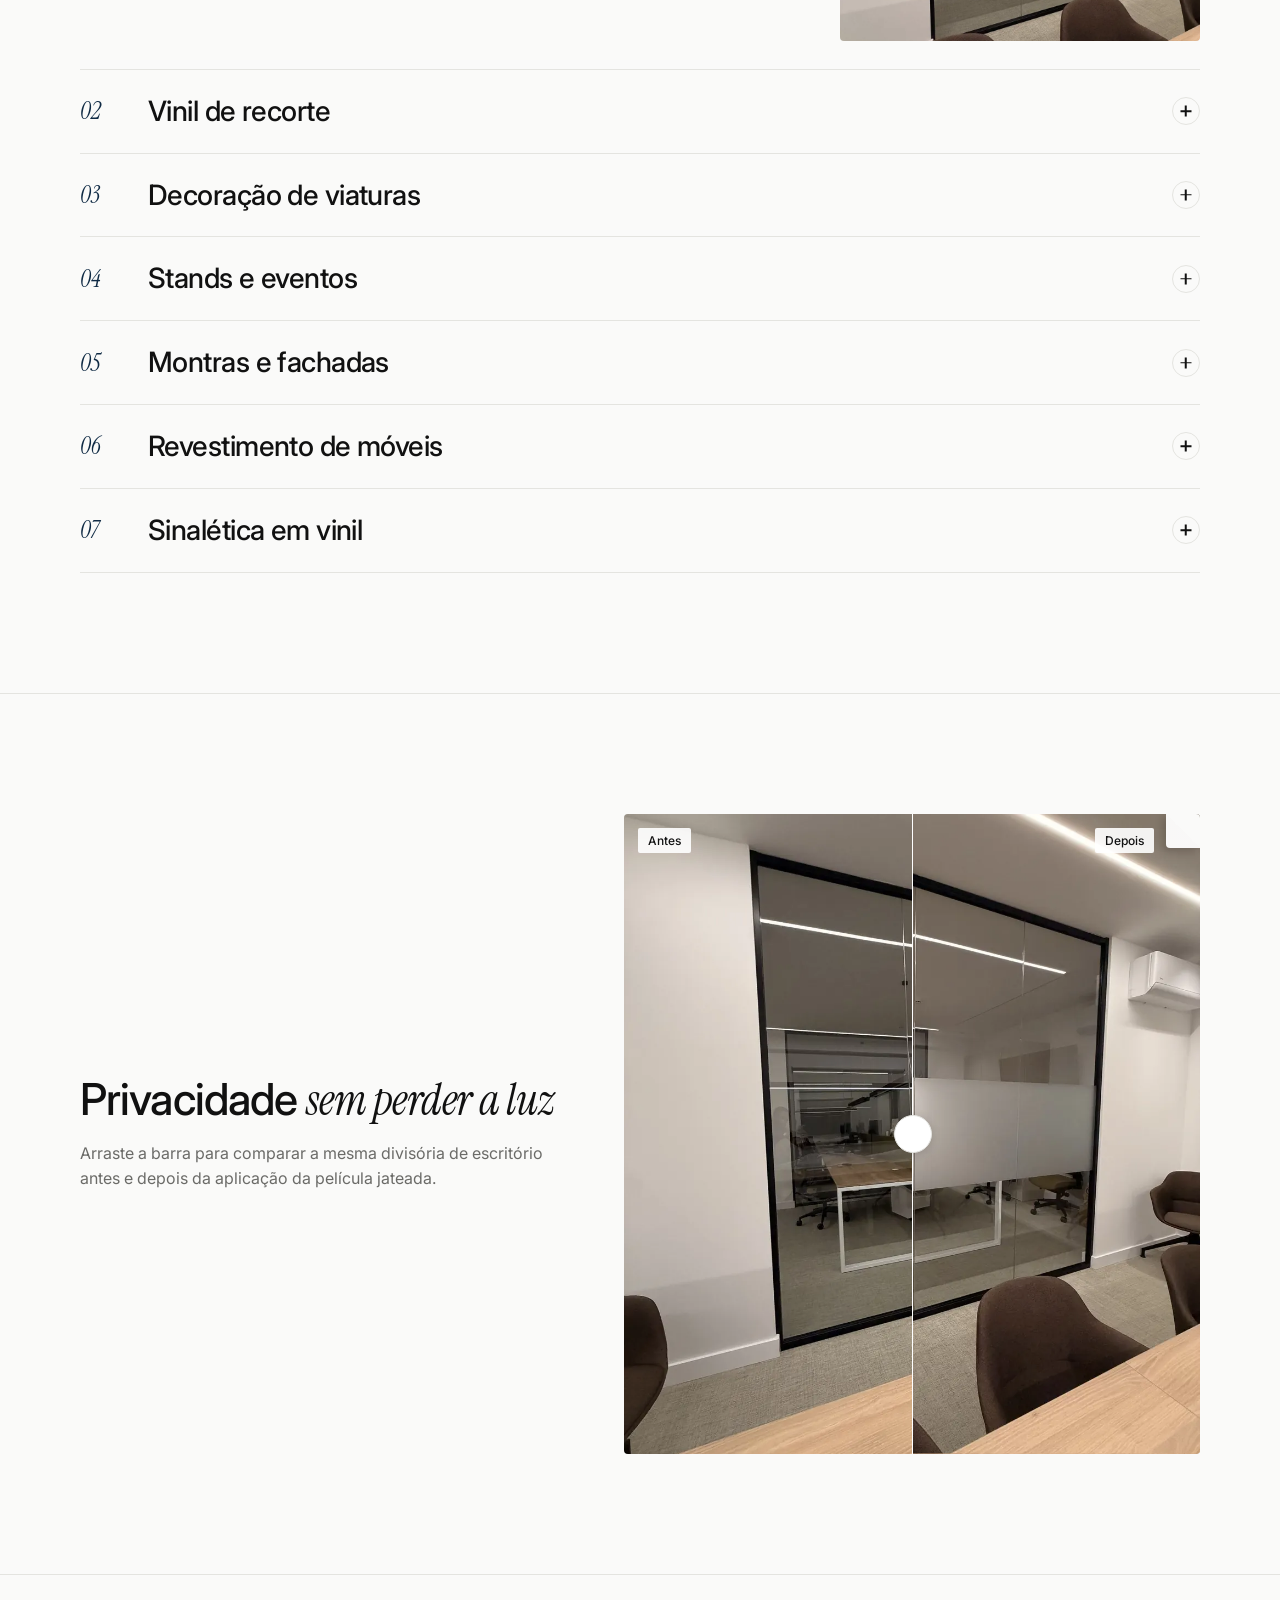
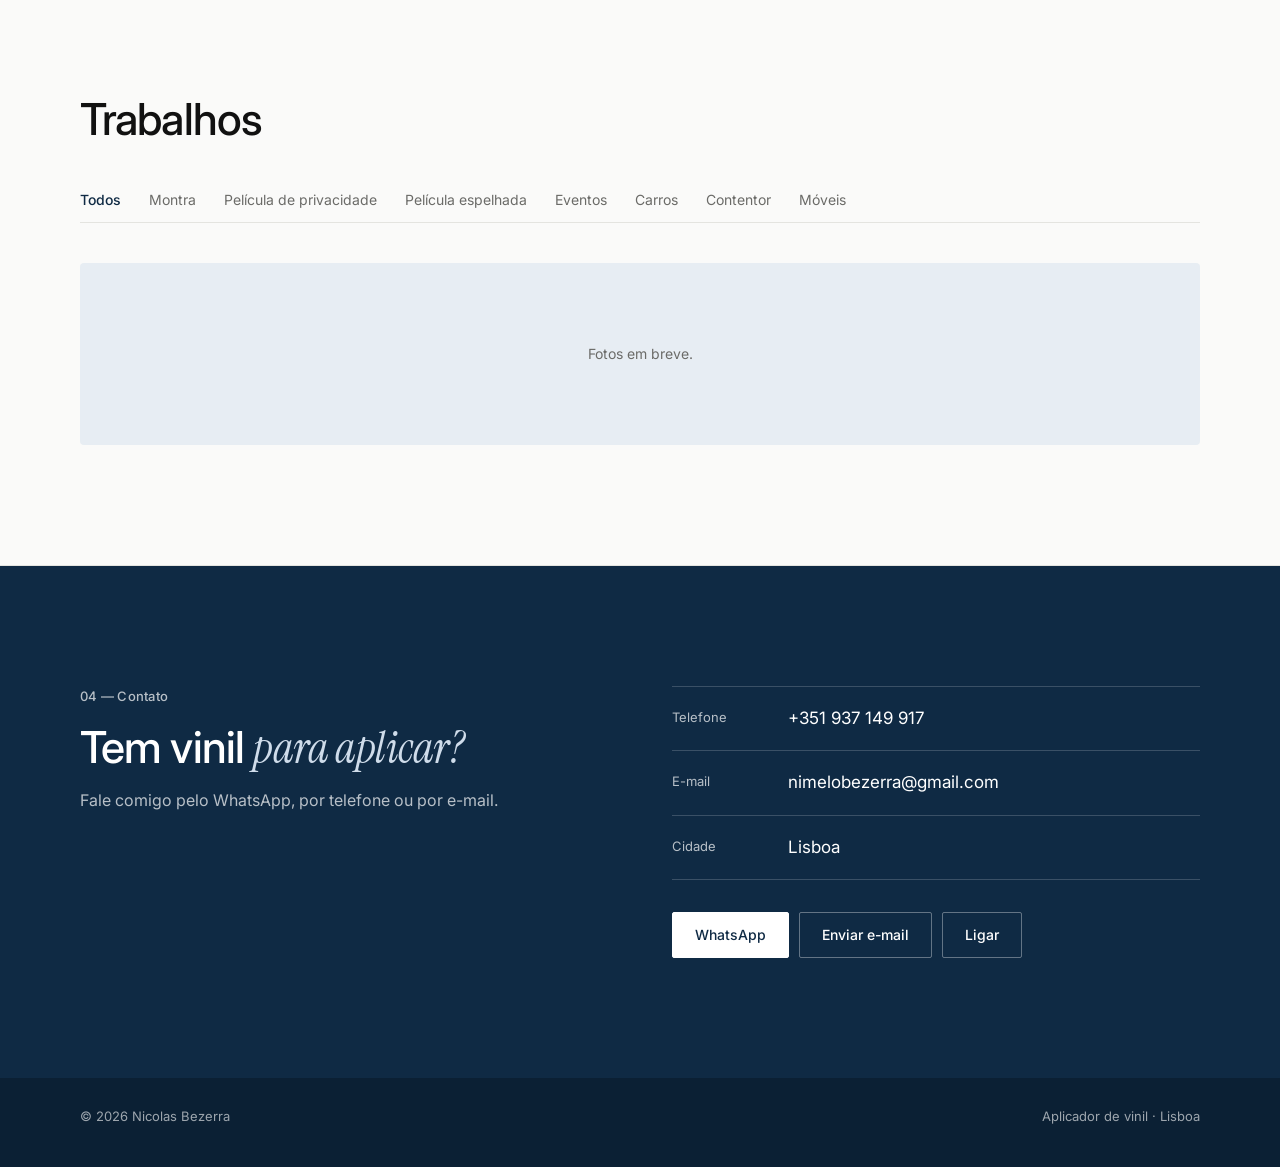
==== commit fbb17850: "Portfólio: remove rótulos numerados das secções Co-Authored-By: Claude Opus 5.5 <noreply@anthropic.c" ====
--- a/portfolio/index.html
+++ b/portfolio/index.html
@@ -47,7 +47,6 @@
     <section id="servicos" class="secao">
       <div class="wrap">
         <header class="secao-topo">
-          <p class="rotulo-secao">01 — Serviços</p>
           <h2>O que eu faço</h2>
           <p>Da medição no local à aplicação, em pequenos trabalhos ou grandes projetos. Toque num serviço para ver os detalhes.</p>
         </header>
@@ -88,7 +87,6 @@
     <section class="secao">
       <div class="wrap antes-grade">
         <header class="secao-topo">
-          <p class="rotulo-secao">02 — Antes e depois</p>
           <h2>Privacidade <em>sem perder a luz</em></h2>
           <p>Arraste a barra para comparar a mesma divisória de escritório antes e depois da aplicação da película jateada.</p>
         </header>
@@ -105,7 +103,6 @@
     <section id="trabalhos" class="secao">
       <div class="wrap">
         <header class="secao-topo">
-          <p class="rotulo-secao">03 — Portfólio</p>
           <h2>Trabalhos</h2>
         </header>
 
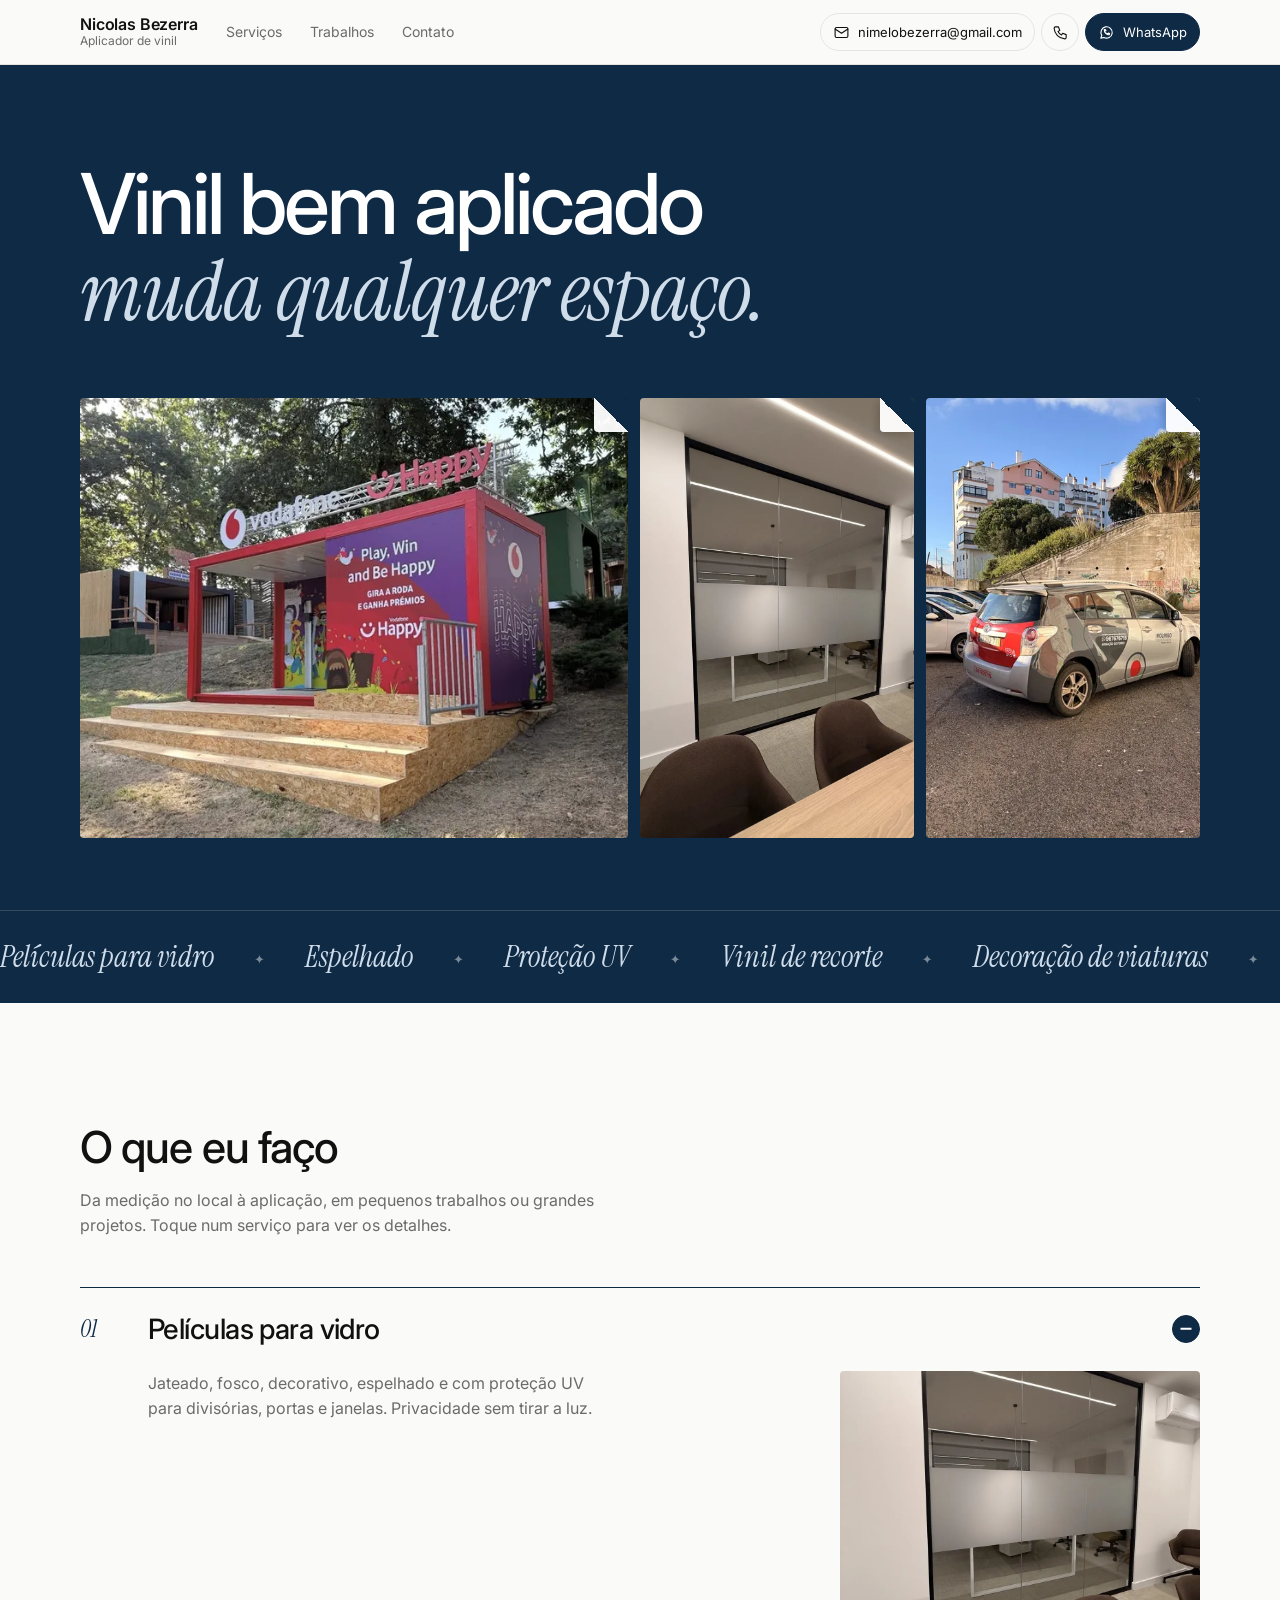
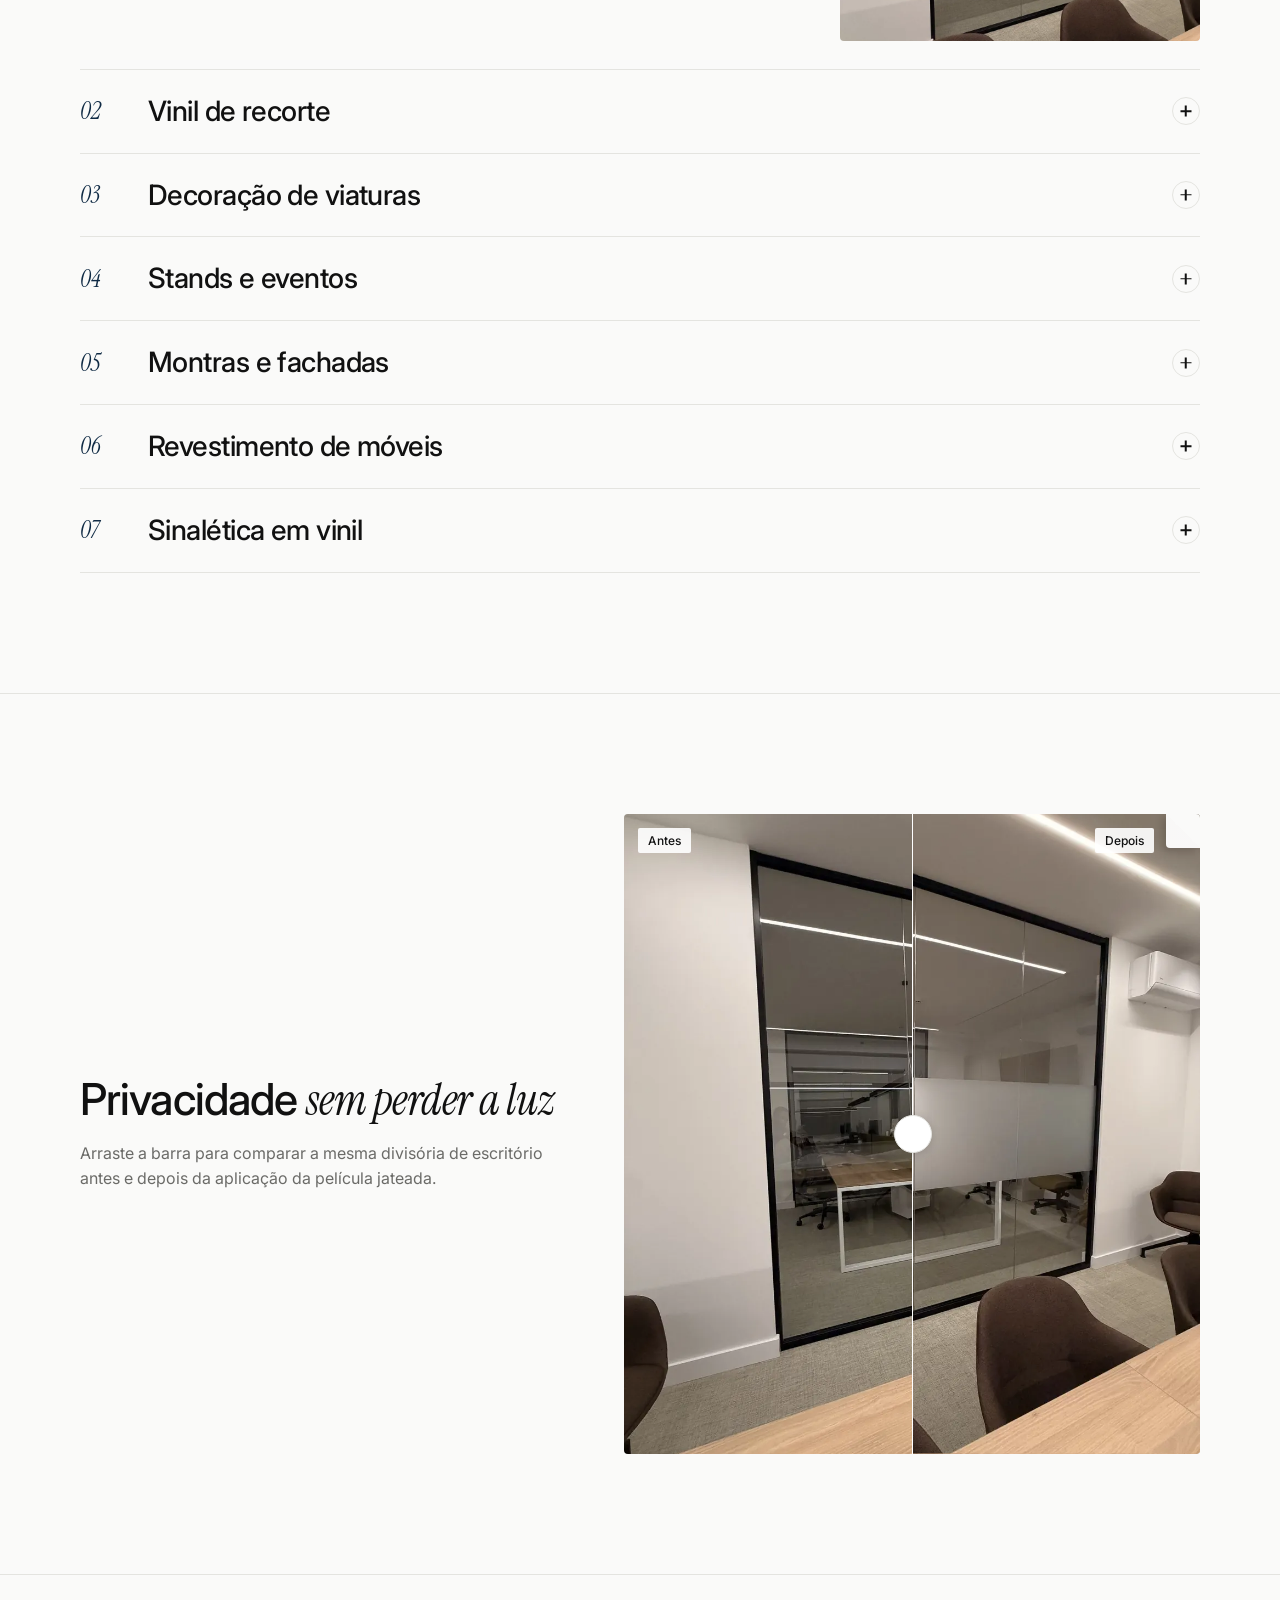
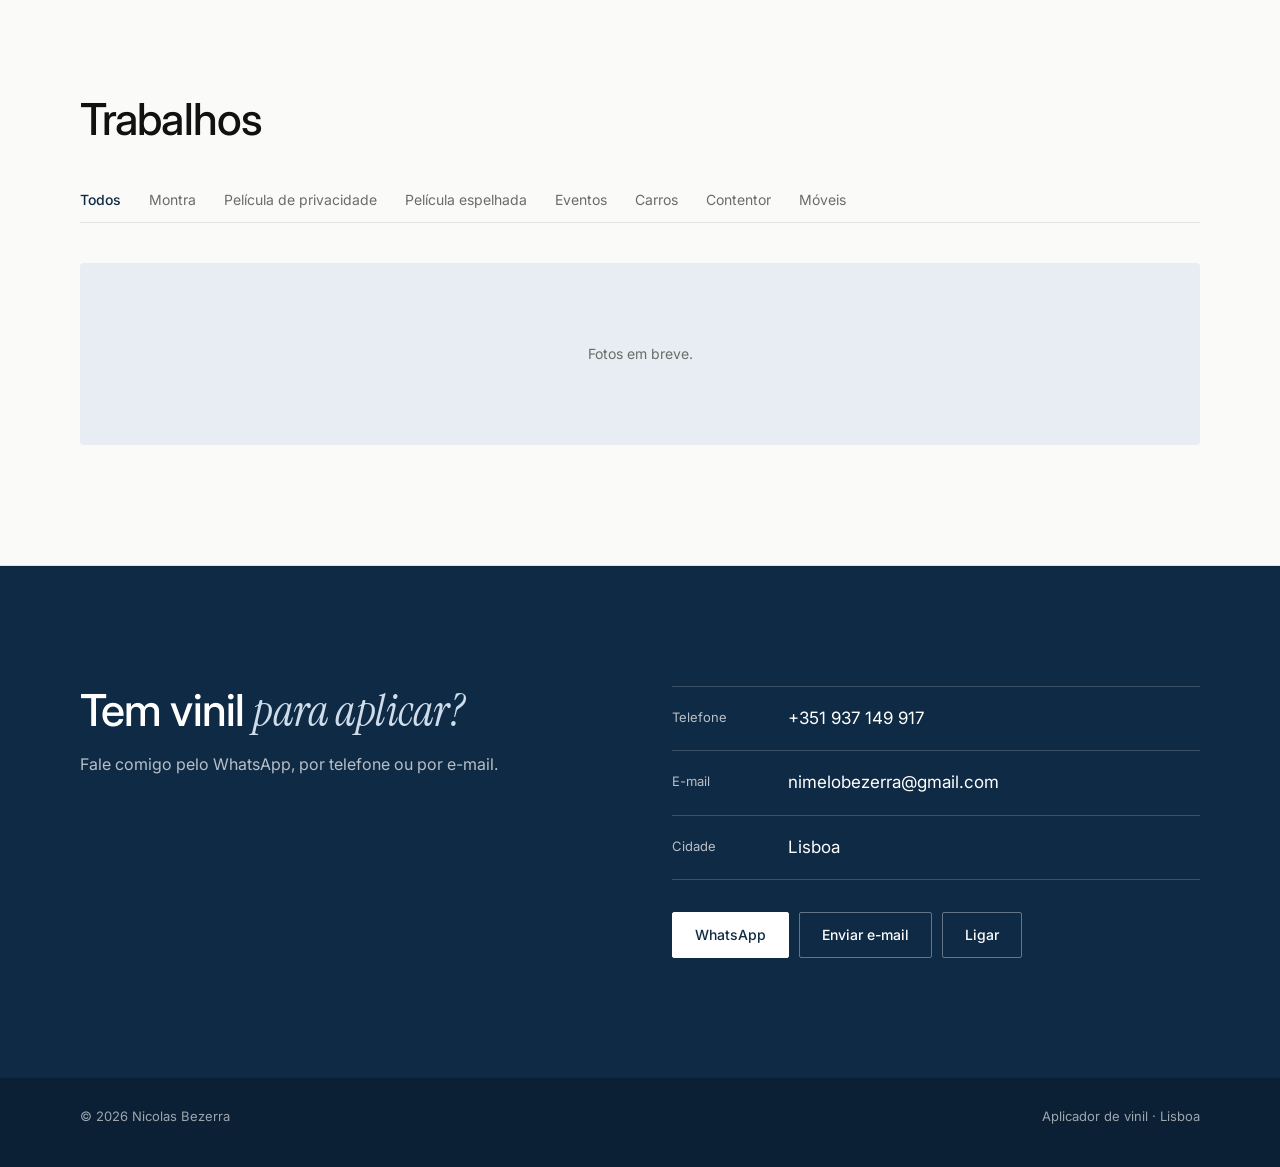
==== commit 655028d7: "Portfólio: remove rótulo do contato Co-Authored-By: Claude Opus 5.5 <noreply@anthropic.com> Claude-S" ====
--- a/portfolio/index.html
+++ b/portfolio/index.html
@@ -128,7 +128,6 @@
     <section id="contato" class="secao secao-marca">
       <div class="wrap contato-grade">
         <header class="secao-topo">
-          <p class="rotulo-secao">04 — Contato</p>
           <h2>Tem vinil <em>para aplicar?</em></h2>
           <p>Fale comigo pelo WhatsApp, por telefone ou por e-mail.</p>
         </header>
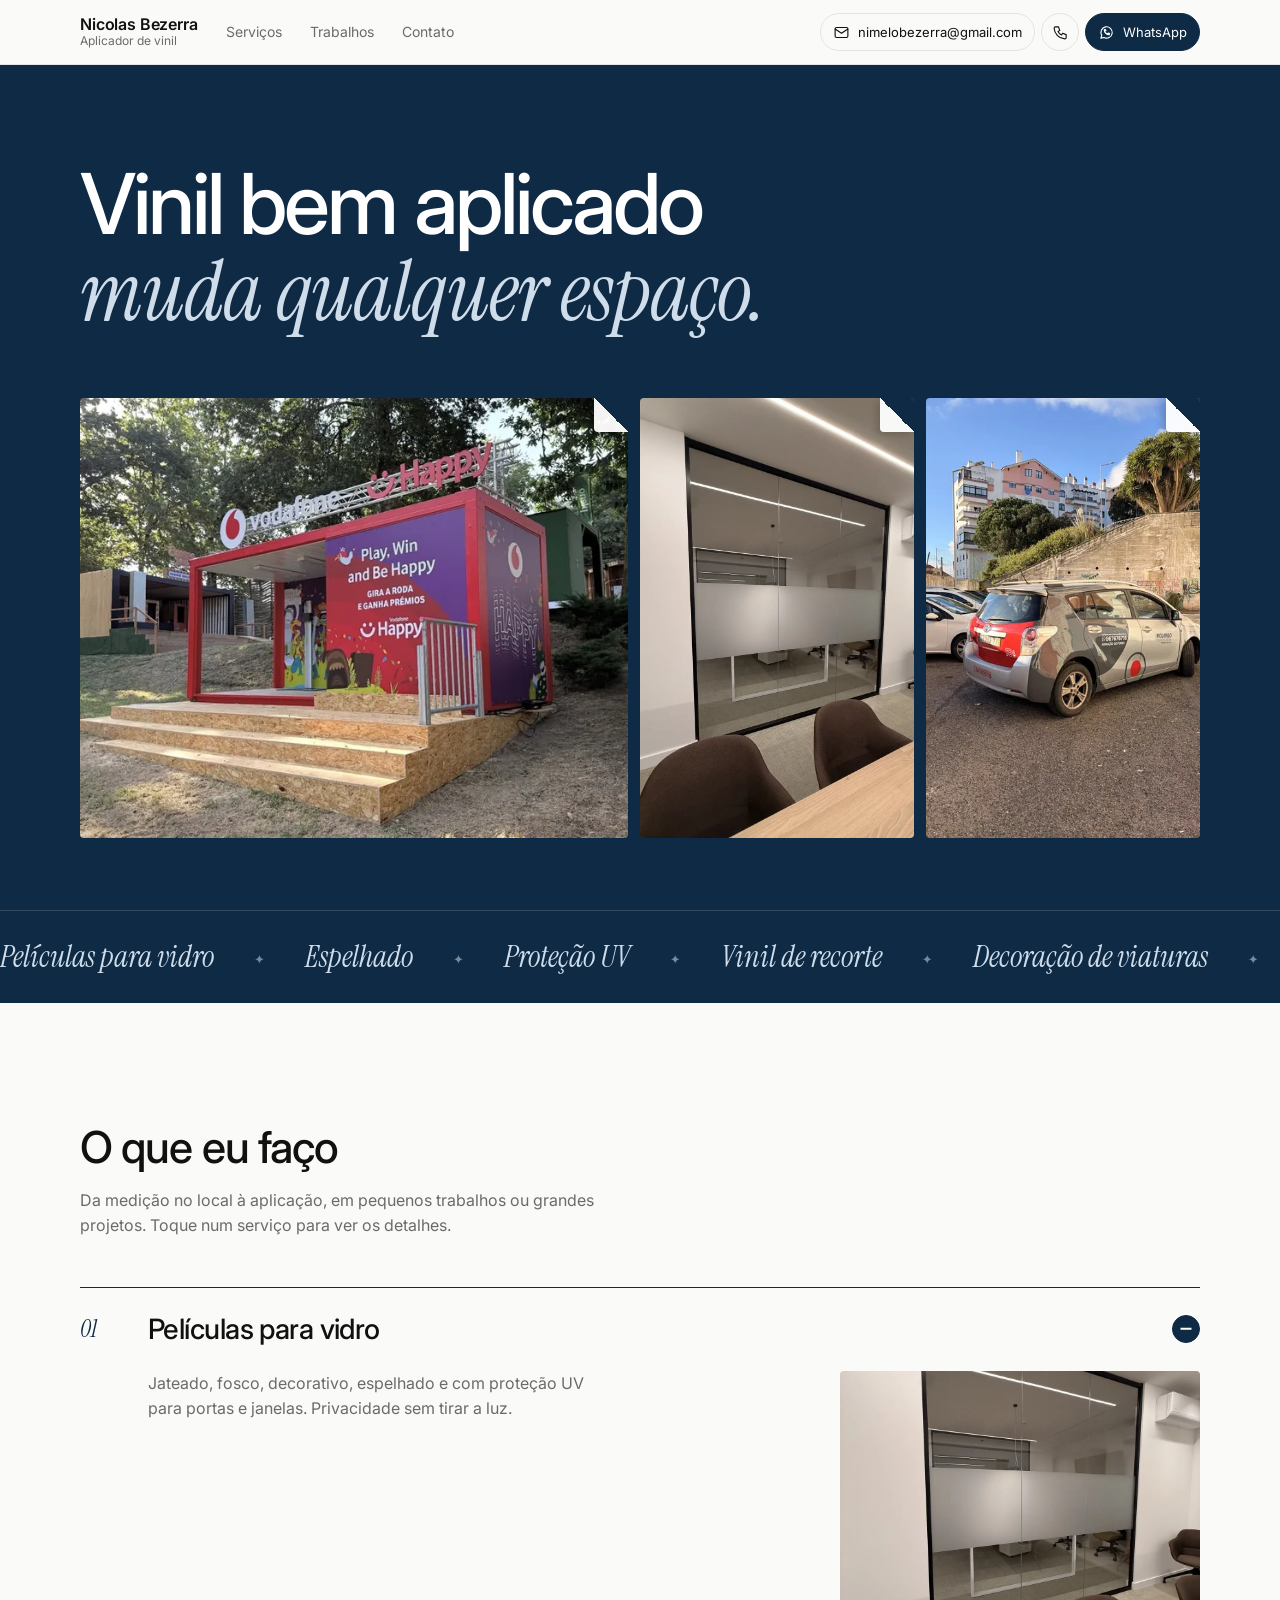
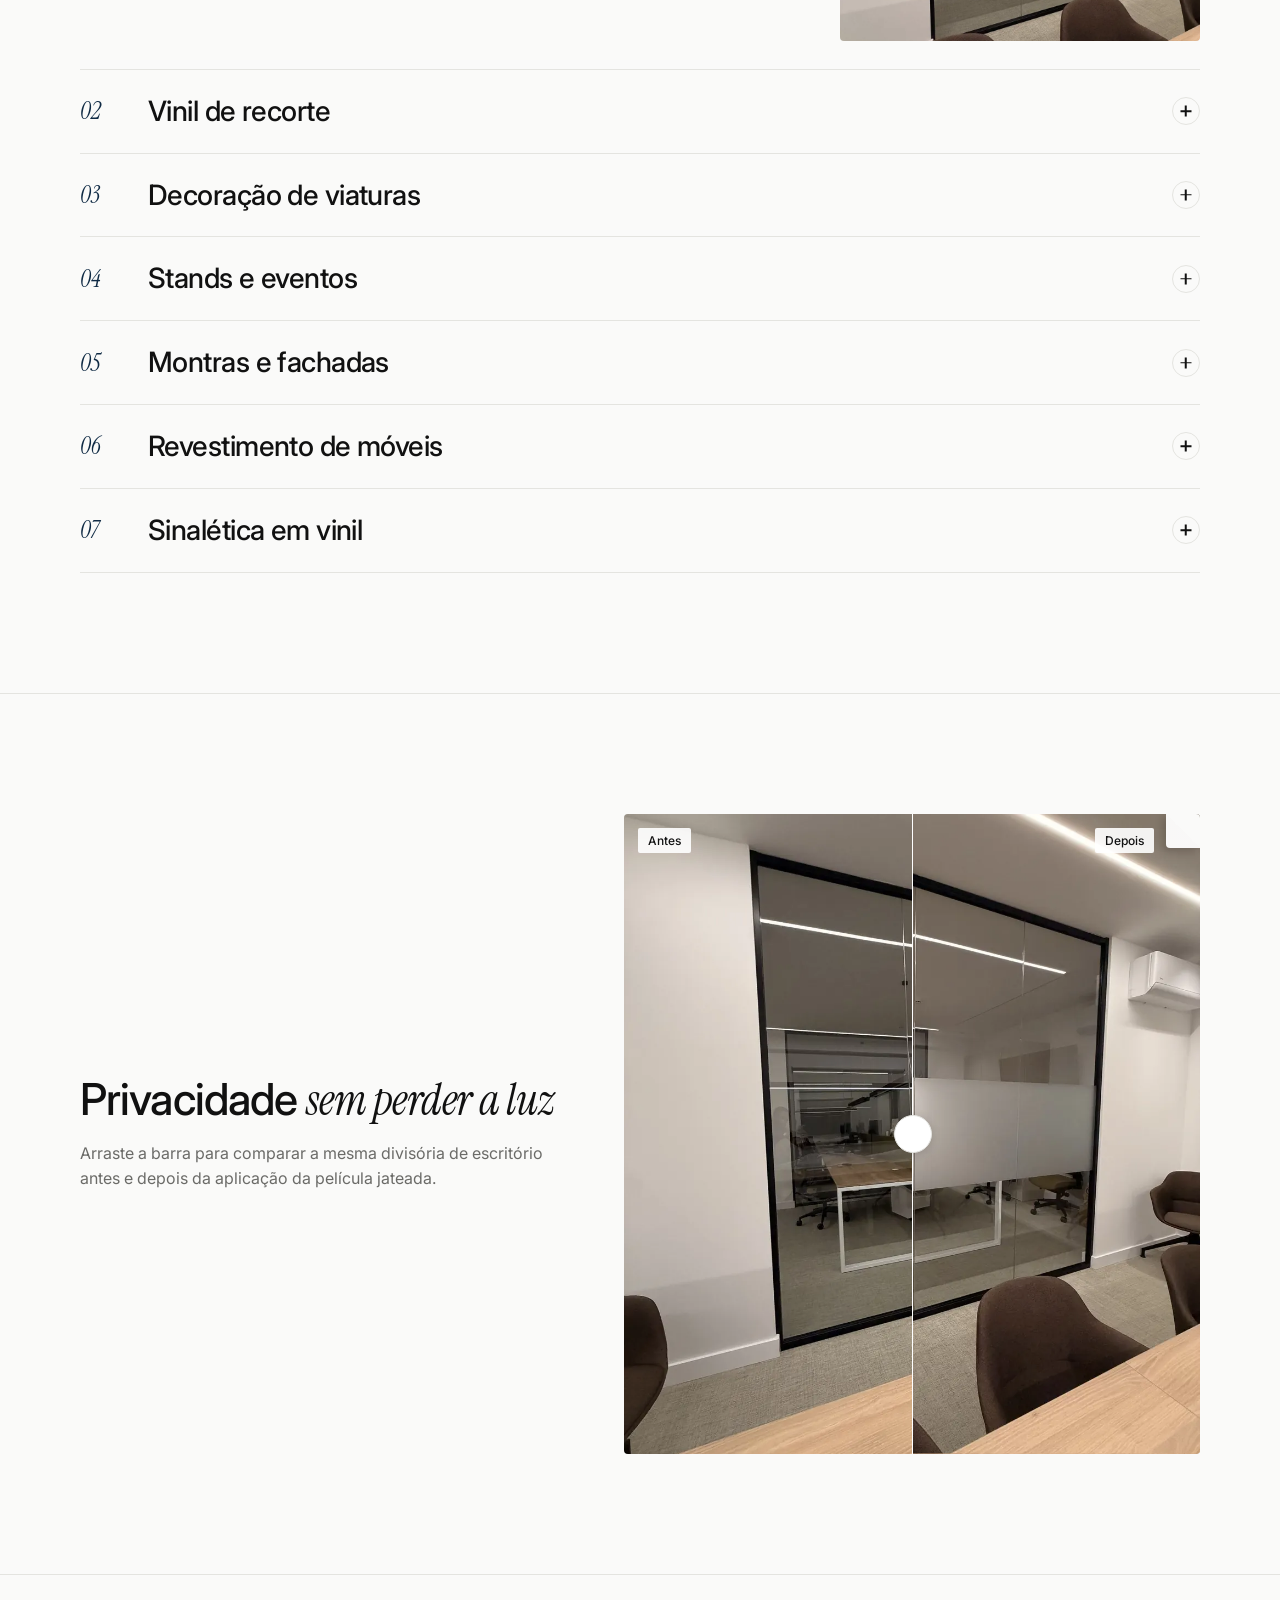
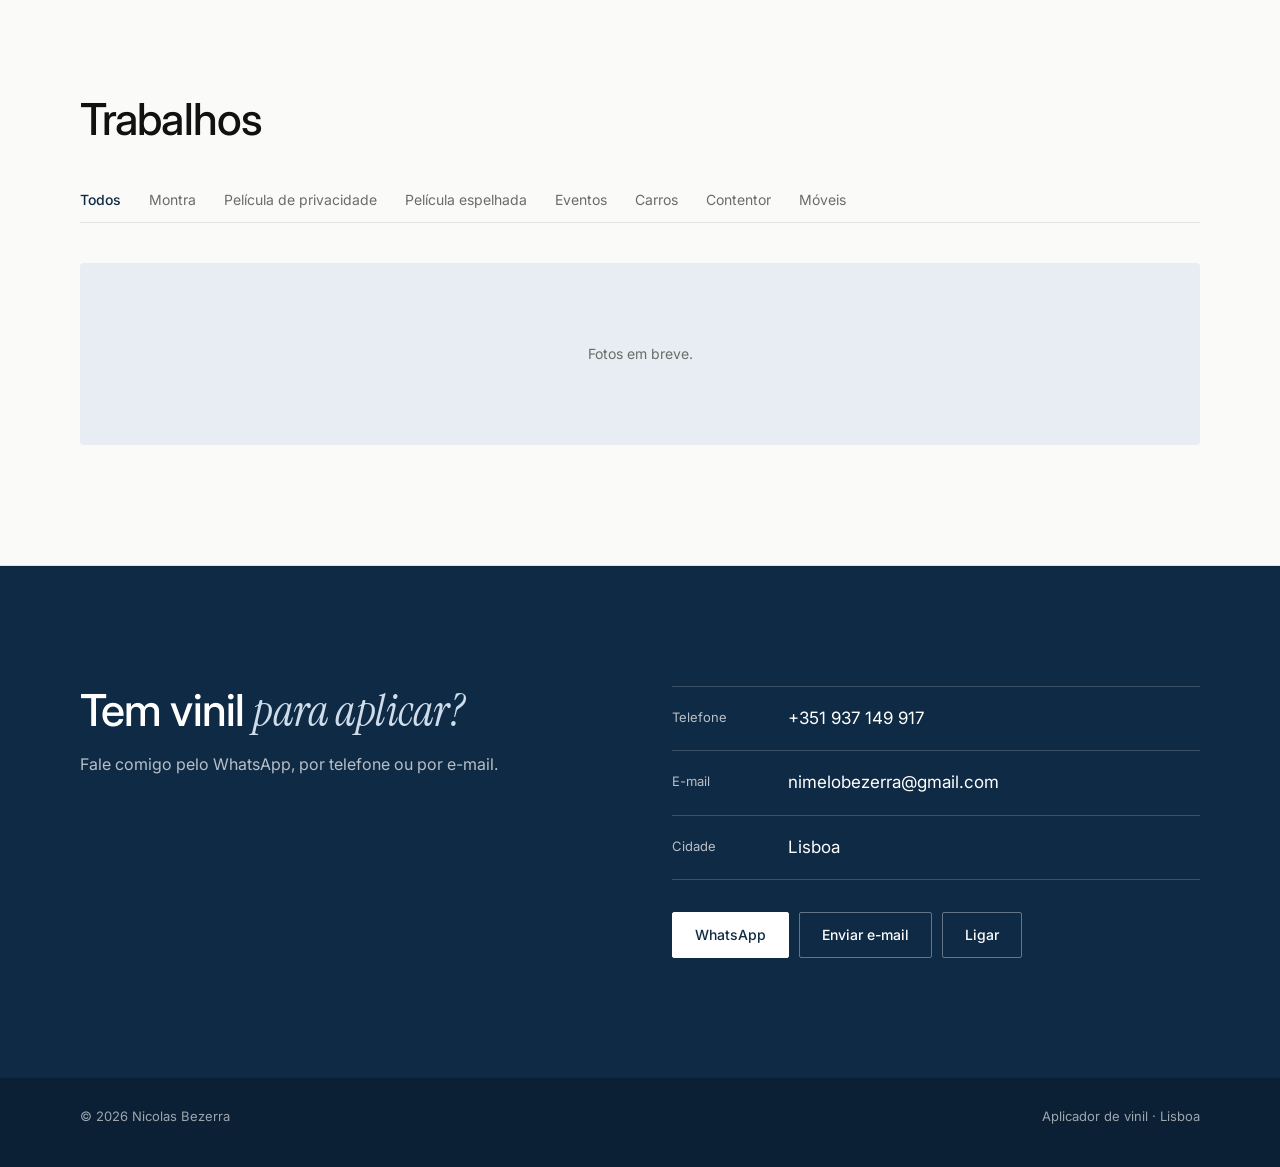
==== commit 1fa21e6f: "Portfólio: tira divisórias do texto das películas Co-Authored-By: Claude Opus 5.5 <noreply@anthropic" ====
--- a/portfolio/index.html
+++ b/portfolio/index.html
@@ -54,7 +54,7 @@
         <ol class="servicos">
           <li class="servico aberto">
             <h3><button type="button" aria-expanded="true" aria-controls="sv1"><span>Películas para vidro</span><i class="mais" aria-hidden="true"></i></button></h3>
-            <div class="servico-corpo" id="sv1"><div class="servico-dentro"><p>Jateado, fosco, decorativo, espelhado e com proteção UV para divisórias, portas e janelas. Privacidade sem tirar a luz.</p><img src="fotos/escritorio-depois.webp" alt="Divisória de escritório com película jateada" loading="lazy"></div></div>
+            <div class="servico-corpo" id="sv1"><div class="servico-dentro"><p>Jateado, fosco, decorativo, espelhado e com proteção UV para portas e janelas. Privacidade sem tirar a luz.</p><img src="fotos/escritorio-depois.webp" alt="Divisória de escritório com película jateada" loading="lazy"></div></div>
           </li>
           <li class="servico">
             <h3><button type="button" aria-expanded="false" aria-controls="sv2"><span>Vinil de recorte</span><i class="mais" aria-hidden="true"></i></button></h3>
